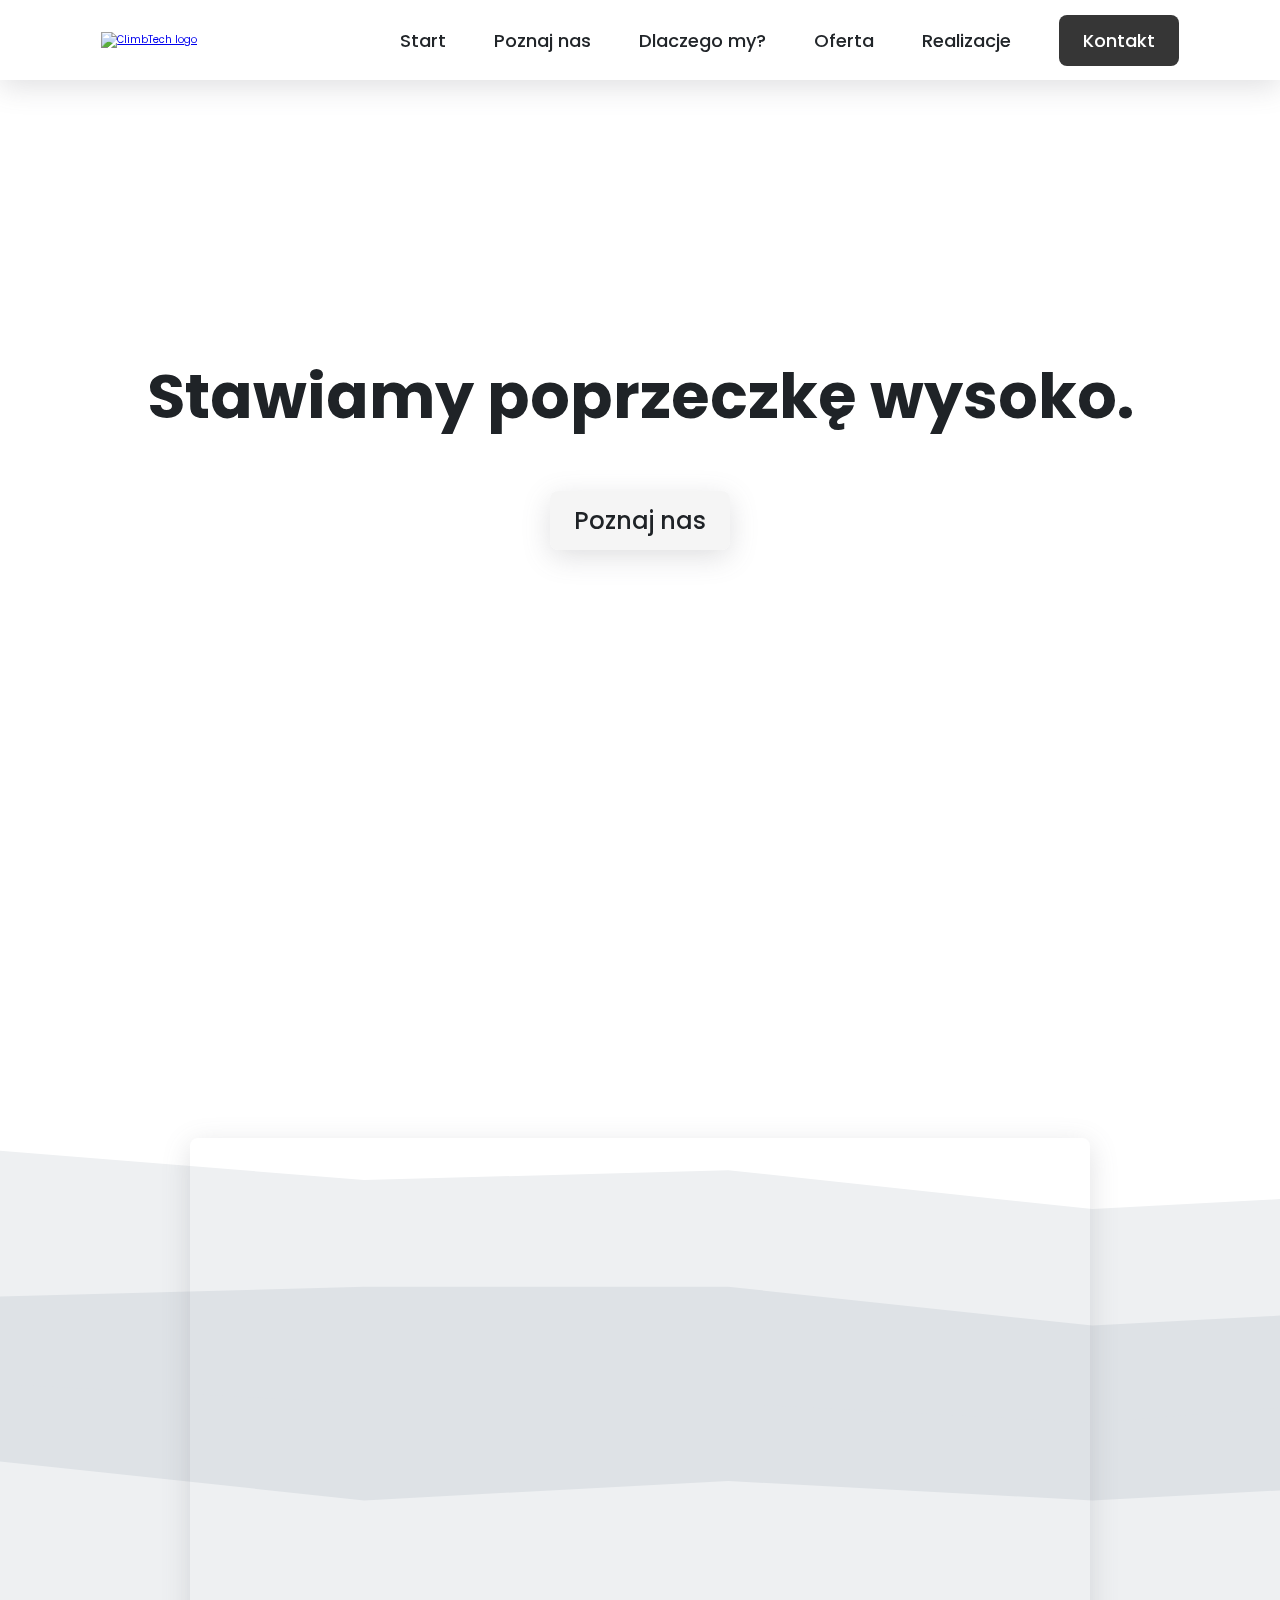
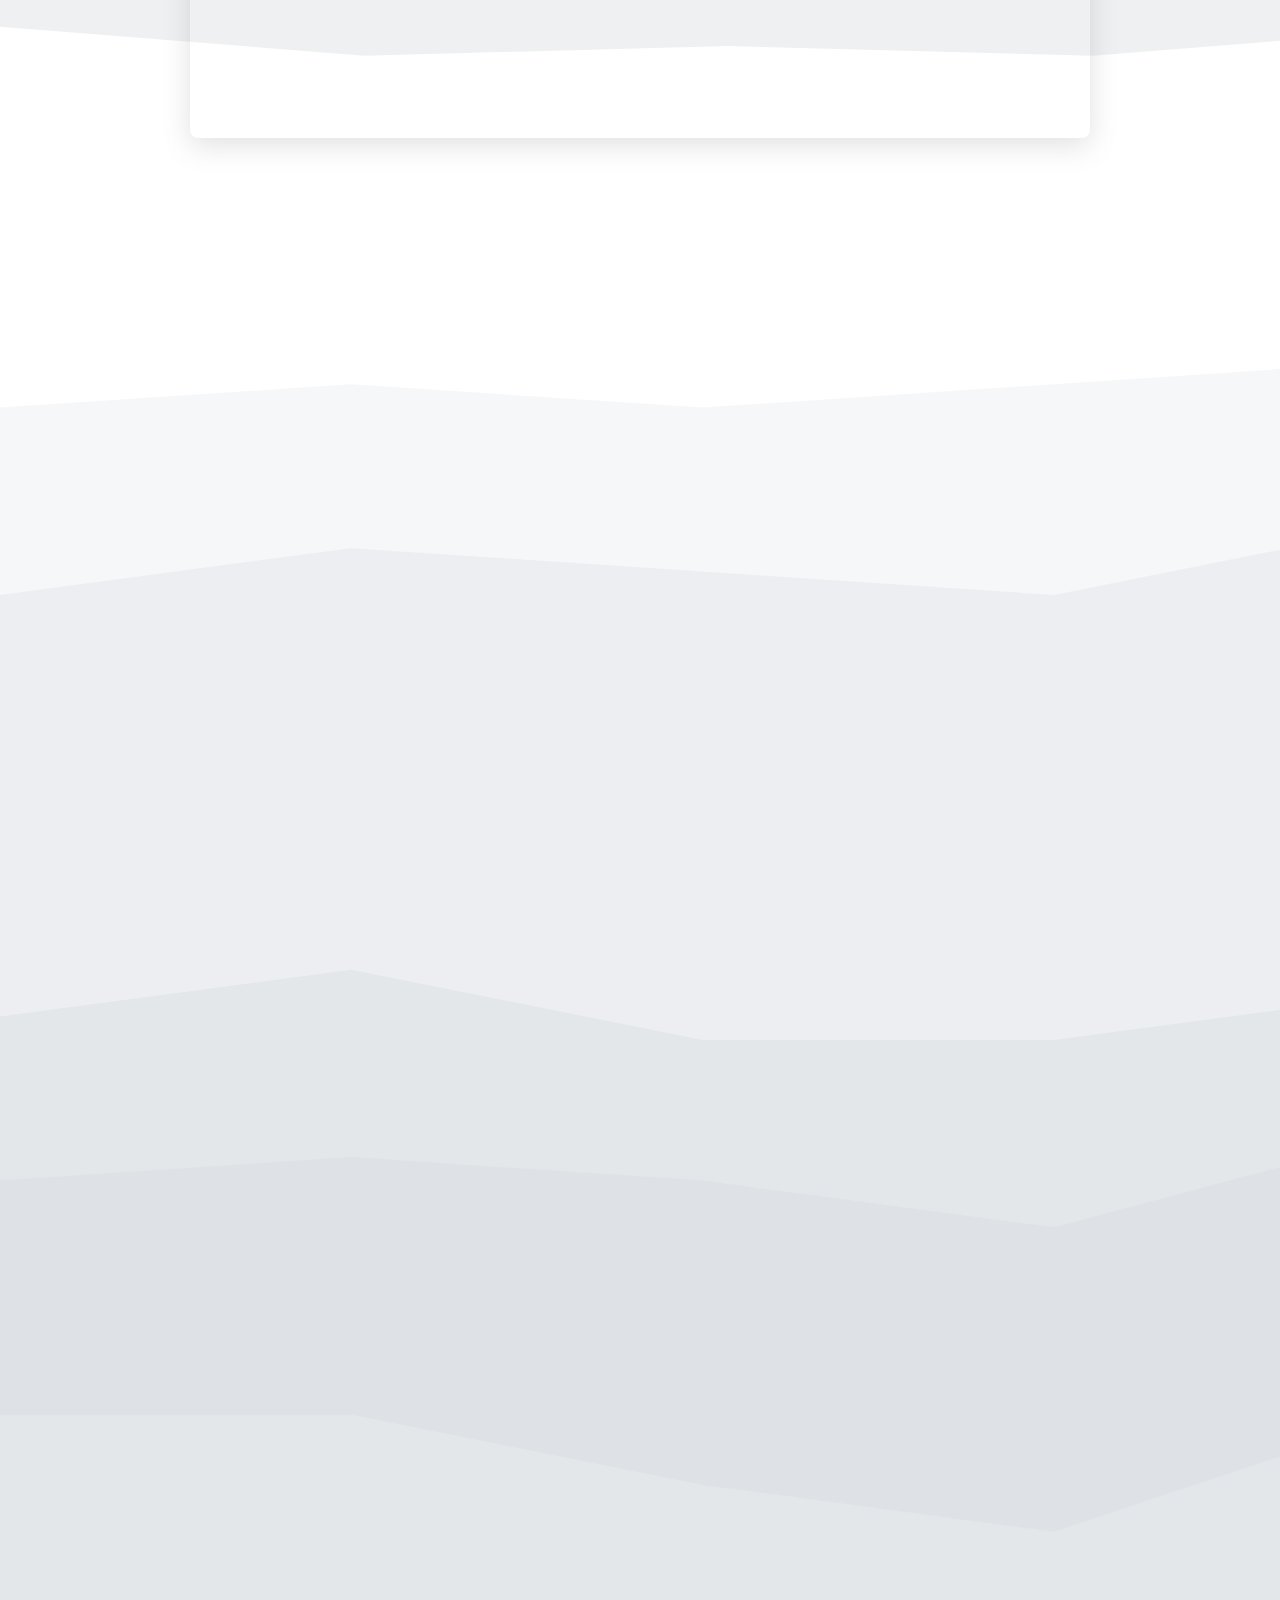
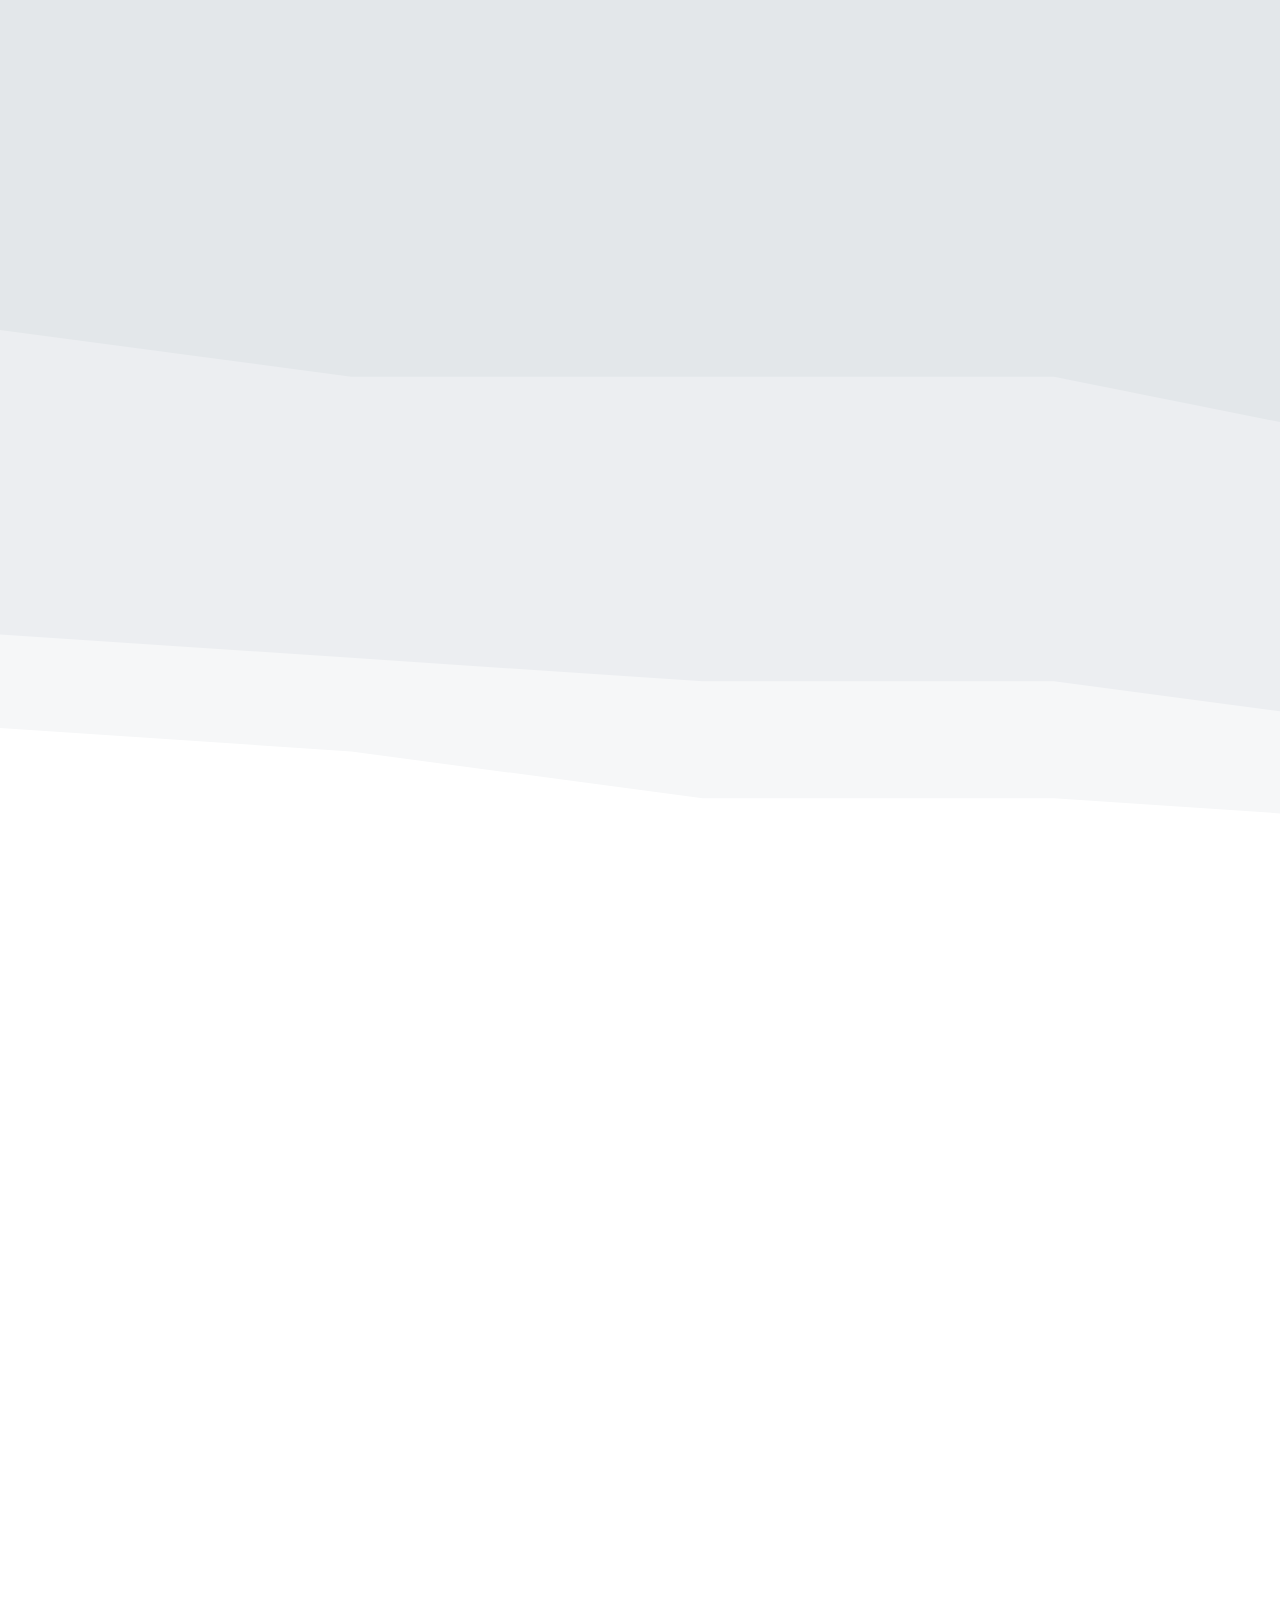
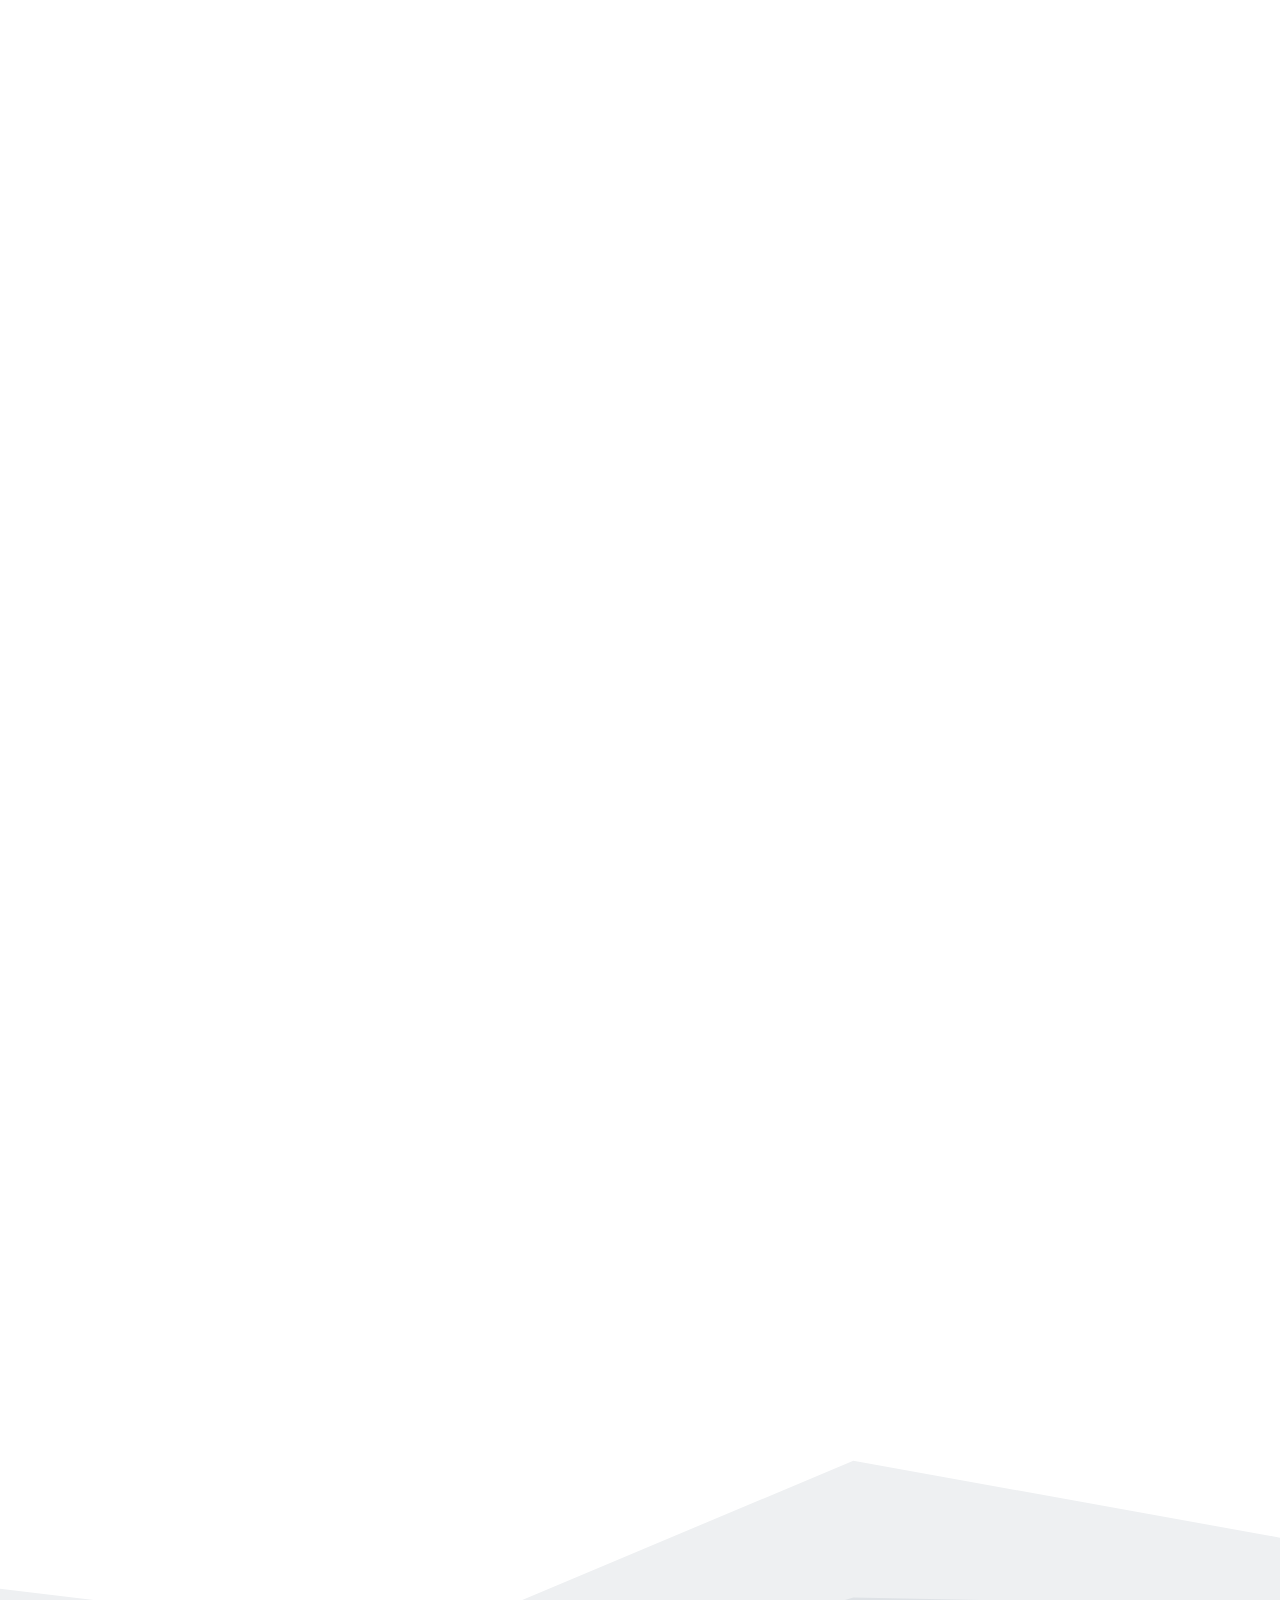
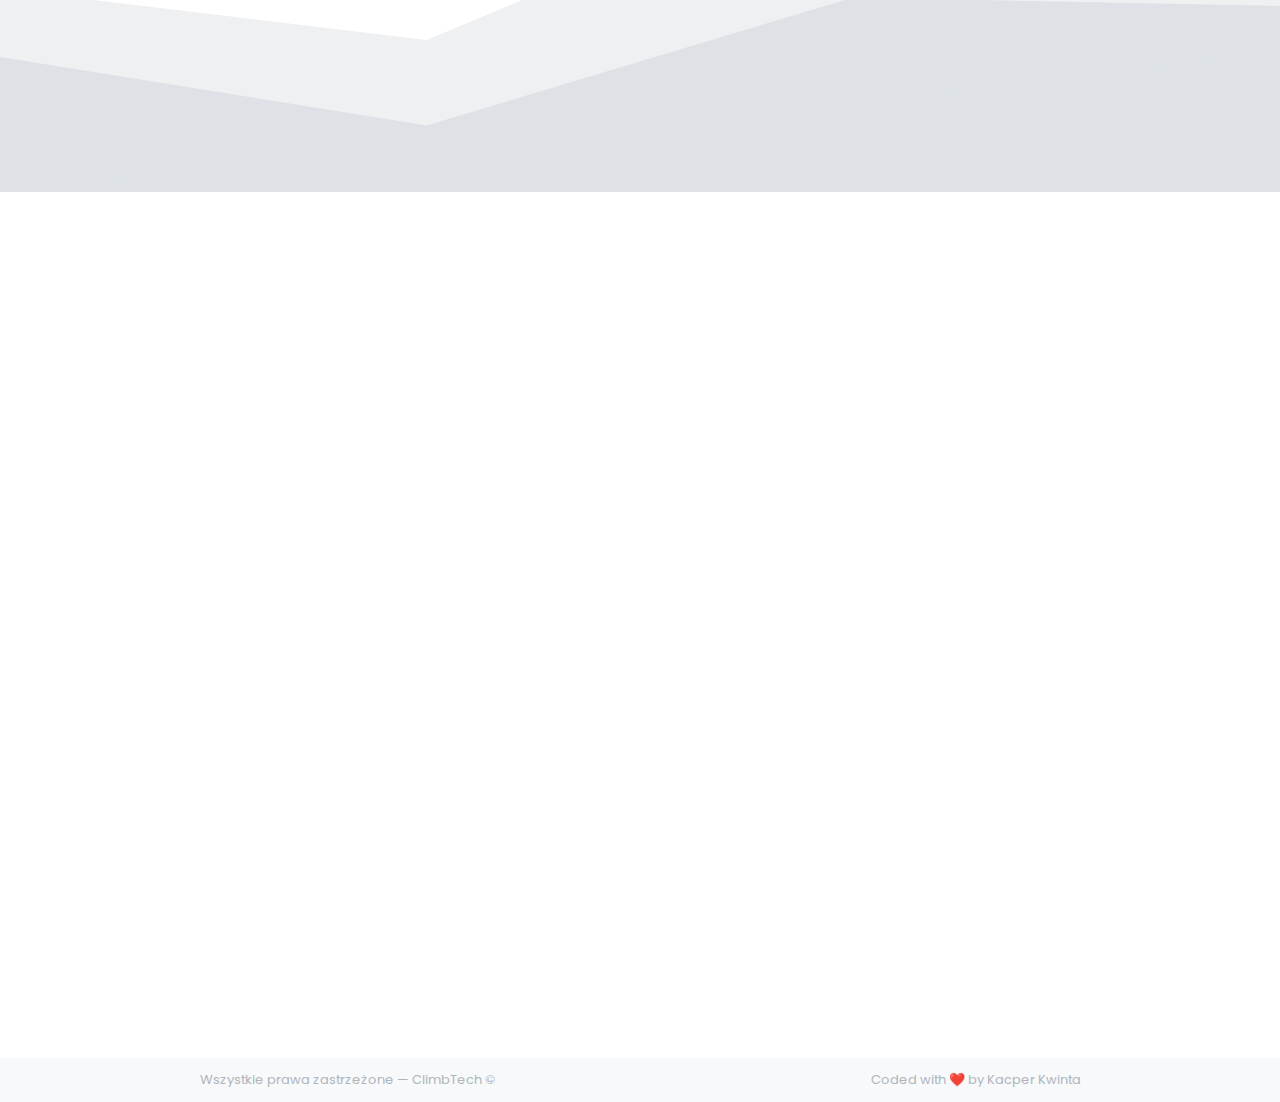
==== index.html @ 1b2468d8 "typo fix" ====
<!DOCTYPE html>
<html lang="pl">

  <head>
    <meta charset="UTF-8" />
    <meta http-equiv="X-UA-Compatible" content="IE=edge" />
    <meta name="viewport" content="width=device-width, initial-scale=1.0" />
    <link rel="icon" type="image/x-icon" href="img/favicon.png" />
    <meta name="theme-color" content="#fff" />

    <meta name="keywords"
      content="prace wysokościowe, alpinistyczne, czyszczenie przemysłowe, malowanie dachu, montaż na wysokości, mycie dachów, usługi alpinistyczne, certyfikowani pracownicy, atestowany sprzęt">

    <meta name="description"
      content="Firma ClimbTech specjalizuje się w pracach wysokościowych i alpinistycznych. Posiadamy wykwalifikowany zespół pracowników, którzy posiadają kursy, szkolenia i badania wysokościowe oraz pracują na atestowanym sprzęcie renomowanych marek. Nasza oferta obejmuje czyszczenie przemysłowe, malowanie dachu, montaż na wysokości, mycie dachów i elewacji, montaż siatek i kolców na ptaki oraz pozostałe prace alpinistyczne. Gwarantujemy najwyższą jakość usług i indywidualne podejście do każdego zlecenia. Skontaktuj się z nami i zleć nam swoje zadanie.">

    <title>ClimbTech &mdash; usługi alpinistyczne</title>
    <!-- GOOGLE FONTS -->
    <link href="https://fonts.googleapis.com/css2?family=Poppins:wght@400;500;700&display=swap" rel="stylesheet" />
    <!-- CSS -->
    <link rel="stylesheet" href="css/style.css" />
    <link rel="stylesheet" href="css/queries.css" />
    <!-- ICONS -->
    <script type="module" src="https://unpkg.com/ionicons@5.5.2/dist/ionicons/ionicons.esm.js"></script>
    <script nomodule src="https://unpkg.com/ionicons@5.5.2/dist/ionicons/ionicons.js"></script>
    <script defer src="https://unpkg.com/smoothscroll-polyfill@0.4.4/dist/smoothscroll.min.js"></script>


  </head>

  <body>
    <!-- ************************ -->
    <!--        NAVIGATION        -->
    <!-- ************************ -->
    <header class="header">
      <a href="#">
        <img src="img/logo.png" class="logo" alt="ClimbTech logo" />
      </a>

      <nav class="main-nav">
        <ul class="main-nav-list">
          <li><a class="main-nav-link" href="#">Start</a></li>
          <li><a class="main-nav-link" href="#poznaj-nas">Poznaj nas</a></li>
          <li><a class="main-nav-link" href="#dlaczego-my">Dlaczego my?</a></li>
          <li><a class="main-nav-link" href="#oferta">Oferta</a></li>
          <li><a class="main-nav-link" href="#realizacje">Realizacje</a></li>

          <li><a class="main-nav-link nav-cta" href="#kontakt">Kontakt</a></li>
        </ul>
      </nav>

      <button class="btn-mobile-nav">
        <ion-icon class="icon-mobile-nav" name="menu-outline"></ion-icon>
        <ion-icon class="icon-mobile-nav" name="close-outline"></ion-icon>
      </button>
    </header>

    <!-- ************************ -->
    <!--       HERO SECTION       -->
    <!-- ************************ -->
    <section class="section-hero">
      <div class="hero-text">
        <h1>Stawiamy poprzeczkę wysoko.</h1>
        <a href="#poznaj-nas">Poznaj nas</a>
      </div>
    </section>

    <!-- ************************ -->
    <!--      VIDEO SECTION       -->
    <!-- ************************ -->
    <section class="section-video" id="poznaj-nas">
      <div class="container flex">
        <div class="video-text">
          <span class="hidden">
            <p><ion-icon class="icon" name="construct-outline"></ion-icon></p>
            <h2 class="header-secondary">Zobacz jak pracujemy.</h2>
          </span>
        </div>

        <div class="video">
          <iframe class="yt-video" src="https://www.youtube.com/embed/Ori5Rfy2pAQ" title="YouTube video player"
            frameborder="0"
            allow="accelerometer; autoplay; clipboard-write; encrypted-media; gyroscope; picture-in-picture"
            allowfullscreen></iframe>
        </div>
      </div>
    </section>

    <!-- ************************ -->
    <!--     ABOUT US SECTION       -->
    <!-- ************************ -->
    <section class="section-about" id="dlaczego-my">
      <div class="container--big text-right">
        <span class="hidden">
          <p><ion-icon class="icon" name="person-outline"></ion-icon></p>
          <h2 class="header-secondary">Dlaczego my?</h2>
        </span>
      </div>

      <div class="container--big">
        <div class="hidden about-container grid grid--2-cols grid--h-center grid--v-center">
          <img class="about-img" src="img/about-us-img-1.webp" alt="" />

          <div class="about-text">
            <p>
              <ion-icon class="icon-small" name="stats-chart-outline"></ion-icon>
            </p>
            Świadczymy usługi alpinistyczne od lat na najwyższym poziomie. Wiele
            klientów nam zaufało. Duża ilość wykonanych zleceń pozwala nam
            wykonywać swoją pracę z bezkonkurencyjną jakością.
          </div>
        </div>

        <div class="hidden about-container about-container--reverse grid grid--2-cols grid--h-center grid--v-center">
          <img class="about-img" src="img/about-us-img-2.webp" alt="" />

          <div class="about-text">
            <p>
              <ion-icon class="icon-small" name="people-outline"></ion-icon>
            </p>
            Posiadamy niezbędne doświadczenie do podejmowania trudnych i
            nietypowych zadań. Nie boimy się wyzwań, żadne zlecenie nie jest w
            stanie nas zaskoczyć.
          </div>
        </div>

        <div class="hidden about-container grid grid--2-cols grid--h-center grid--v-center">
          <img class="about-img" src="img/about-us-img-3.webp" alt="" />

          <div class="about-text">
            <p>
              <ion-icon class="icon-small" name="rocket-outline"></ion-icon>
            </p>
            Stosujemy nowoczesne rozwiązania zapewniające zminimalizowanie
            kosztów zlecenia przy zachowaniu wszystkich norm bezpieczeństwa.
            Wszyscy nasi pracownicy posiadają kursy, szkolenia i badania
            wysokościowe, pracujemy tylko na atestowanym sprzęcie renomowanych
            marek.
          </div>
        </div>

        <div class="hidden about-container about-container--reverse grid grid--2-cols grid--h-center grid--v-center">
          <img class="about-img" src="img/about-us-img-4.webp" alt="" />

          <div class="about-text">
            <p>
              <ion-icon class="icon-small" name="shield-checkmark-outline"></ion-icon>
            </p>
            Jako firma posiadamy ubezpieczenie OC, współpracujemy z dużymi firmami dzięki temu nie boimy się podejmować
            nowych zleceń. Uważamy, że indywidualne podejście do każdego projektu połączone z kreatywnością to przepis
            na sukces!
          </div>
        </div>

      </div>
    </section>

    <!-- ************************ -->
    <!--      OFFER SECTION       -->
    <!-- ************************ -->
    <section class="section-offer" id="oferta">
      <div class="container">
        <span class="hidden text-center">
          <p><ion-icon class="icon" name="book-outline"></ion-icon></p>
          <h2 class="header-secondary">Oferta</h2>
        </span>
      </div>

      <div class="container--big grid grid--3-cols marg-top-b">
        <div class="offer-card hidden">
          <img class="offer-img" src="img/offer-img-1.webp" alt="" />
          <div class="offer-text">
            <p class="text-center">
              <ion-icon class="icon-small" name="water-outline"></ion-icon>
            </p>
            <p class="offer-title">Czyszczenie przemysłowe</p>
            <p class="offer-description">
              Posiadamy myjki gorąco wodne generujące
              <strong class="fw-500">ciśnienie 500 bar</strong> co pozwala nam na
              czyszczenie np. betonu, szalunków, maszyn, konstrukcji stalowych,
              taśmociągów, silosów, zbiorników. Dodatkowo oferujemy odkurzanie
              konstrukcji i czyszczenie przemysłowe na zamówienie
              <strong class="fw-500">również w segmencie spożywczym</strong>.
            </p>
          </div>
        </div>

        <div class="offer-card hidden">
          <img class="offer-img" src="img/offer-img-2.webp" alt="" />
          <div class="offer-text">
            <p class="text-center">
              <ion-icon class="icon-small" name="build-outline"></ion-icon>
            </p>
            <p class="offer-title">Montaż na wysokości</p>
            <p class="offer-description">
              Oferujemy demontaż i montaż konstrukcji stalowych wraz z usługą
              <strong class="fw-500">spawania na wysokości przez certyfikowanych spawaczy z
                doświadczeniem</strong>. Posiadamy umiejętności w skomplikowanym transporcie elementów z
              wykorzystaniem technik linowych.
            </p>
          </div>
        </div>

        <div class="offer-card hidden">
          <img class="offer-img" src="img/offer-img-3.webp" alt="" />
          <div class="offer-text">
            <p class="text-center">
              <ion-icon class="icon-small" name="paw-outline"></ion-icon>
            </p>
            <p class="offer-title">Montaż siatek</p>
            <p class="offer-description">
              Jeśli <strong class="fw-500">boisz się o swojego pupila</strong> lub <strong class="fw-500">masz problem z
                ptactwem</strong> na
              swoim balkonie czy też podwórzu to jak najbardziej Ci pomożemy!
              Mamy w ofercie <strong class="fw-500">różne rodzaje siatek i kolców</strong> co w połączeniu z
              profesjonalnym montażem zapewni skuteczną ochronę.
            </p>
          </div>
        </div>

        <div class="offer-card hidden">
          <img class="offer-img" src="img/offer-img-4.webp" alt="" />
          <div class="offer-text">
            <p class="text-center">
              <ion-icon class="icon-small" name="brush-outline"></ion-icon>
            </p>
            <p class="offer-title">Malowanie dachu</p>
            <p class="offer-description">
              Malujemy natryskowo każdy rodzaj dachu z udzieleniem
              <strong class="fw-500">gwarancji do 5 lat</strong>. Dobieramy
              odpowiednią farbę do rodzaju podłoża.
              <strong class="fw-500">Myjemy, odtłuszczamy i malujemy 2 razy.</strong>
              Twój dach będzie jak nowy!
            </p>
          </div>
        </div>

        <div class="offer-card hidden">
          <img class="offer-img" src="img/offer-img-5.webp" alt="" />
          <div class="offer-text">
            <p class="text-center">
              <ion-icon class="icon-small" name="sparkles-outline"></ion-icon>
            </p>
            <p class="offer-title">Mycie dachów i elewacji</p>
            <p class="offer-description">
              Zastosowanie <strong class="fw-500">gorącej wody oraz dobór odpowiedniej chemii</strong> daje nam
              możliwość przywrócenia dawnego blasku elewacji lub dachu. Posiadamy doświadczenie w <strong
                class="fw-500">kompleksowym chemicznym czyszczeniu cegły i kamienia</strong>.
            </p>
          </div>
        </div>

        <div class="offer-card hidden">
          <img class="offer-img" src="img/offer-img-6.webp" alt="" />
          <div class="offer-text">
            <p class="text-center">
              <ion-icon class="icon-small" name="settings-outline"></ion-icon>
            </p>
            <p class="offer-title">Pozostałe prace</p>
            <p class="offer-description">
              Świadczymy <strong class="fw-500">szeroką gamę nietypowych usług alpinistycznych</strong> m.in. wciąganie
              ciężkich elementów wraz z <strong class="fw-500">zaprojektowaniem i wykonaniem całego systemu
                wciągającego</strong>, usuwanie nawisów lodowych z chłodni, pomiary ultradźwiękowe, przeglądy techniczne
              kominów itp.
            </p>
          </div>
        </div>
    </section>

    <!-- ************************ -->
    <!--   REALIZATIONS SECTION   -->
    <!-- ************************ -->
    <section class="section-realizations" id="realizacje">

      <div class="container hidden text-right">
        <p><ion-icon class="icon" name="hammer-outline"></ion-icon></p>
        <h2 class="header-secondary">Nasze realizacje</h2>
      </div>

      <div class="container marg-top-b hidden">
        <div class="slider">
          <img src="img/slider1.webp" alt="Slide 1">
          <img src="img/slider2.webp" alt="Slide 2">
          <img src="img/slider3.webp" alt="Slide 3">
          <img src="img/slider4.webp" alt="Slide 4">
          <img src="img/slider5.webp" alt="Slide 5">
          <img src="img/slider6.webp" alt="Slide 6">

          <button class="prev"><ion-icon name="arrow-back-outline"></ion-icon></button>
          <button class="next"><ion-icon name="arrow-forward-outline"></ion-icon></button>
        </div>
      </div>

      <div class="container hidden text-center">
        <p class="realizations-p">Zobacz pełną listę naszych realizacji i przekonaj się dlaczego warto z nami współpracować!</p>
       <a class="realizations-link" href="realizacje.html">Zobacz więcej</a>
      </div>

    </section>

    <!-- ************************ -->
    <!--     CONTACT SECTION      -->
    <!-- ************************ -->
    <section class="section-contact" id="kontakt">
      <div class="container hidden">
        <p><ion-icon class="icon" name="call-outline"></ion-icon></p>
        <h2 class="header-secondary">Bądźmy w kontakcie</h2>
      </div>

      <div class="container hidden grid grid--2-cols grid--v-center marg-top-b">
        <div class="contact-text">
          <p class="marg-btm-s">Wykonujemy usługi alpinistyczne na terenie całej Polski, głównie na terenie Śląska i
            Małopolski.</p>
          <p>
            Chętnie zajmiemy się twoim zleceniem. Zadzwoń do nas lub wyślij
            wiadomość a my za darmo wycenimy zlecenie i zajmiemy się resztą!
          </p>
          <p class="contact-phone">
            <ion-icon class="icon-small" name="phone-portrait-outline"></ion-icon>
            <a href="tel:+48530657886" class="contact-link">
              +48 530 657 886
            </a>
          </p>
          <p class="contact-email">
            <ion-icon class="icon-small" name="mail-outline"></ion-icon>
            <a href="mailto:info@climbtech.eu" class="contact-link">
              info@climbtech.eu
            </a>
          </p>
        </div>

        <img class="contact-img" src="img/contact-img.webp" alt="" />
      </div>
    </section>

    <footer>
      <p>
        Wszystkie prawa zastrzeżone &mdash; ClimbTech
        <span class="year"></span> &copy;
      </p>

      <p>
        Coded with ❤️ by
        <a href="https://github.com/kacperkwinta" class="author-link">Kacper Kwinta</a>
      </p>
    </footer>

    <script defer src="js/general.js"></script>
    <script defer src="js/slider.js"></script>
  </body>

</html>
---- css/style.css ----
/* 

- FONT SIZE SYSTEM (px) 10 / 12 / 14 / 16 / 18 / 20 / 24 / 30 / 36 / 44 / 52 / 62 / 74 / 86 / 98 

- SPACING SYSTEM (px) 2 / 4 / 8 / 12 / 16 / 24 / 32 / 48 / 64 / 80 / 96 / 128 


*/

/*******************************/
/*      GENERAL STYLES         */
/*******************************/
* {
  padding: 0;
  margin: 0;
  box-sizing: border-box;
}

html {
  font-size: 62.5%;
  font-family: "Poppins", sans-serif;
  scroll-behavior: smooth;
  /* scroll-padding-top: 8rem; */
}

body {
  margin: 0;
  padding: 0;
  color: #212529;
  scroll-padding-top: 6rem;
}

/*******************************/
/*           REUSABLE          */
/*******************************/
.container {
  max-width: 120rem;
  margin: 0 auto;
  padding: 0 3.2rem;
}

.container--big {
  max-width: 140rem;
  margin: 0 auto;
  padding: 0 4.8rem;
}

.flex {
  display: flex;
  gap: 4.8rem;
}

.grid {
  display: grid;
  gap: 4.8rem;
}

.grid--1-col {
  grid-template-columns: 1fr;
}

.grid--2-cols {
  grid-template-columns: 1fr 1fr;
}

.grid--3-cols {
  grid-template-columns: 1fr 1fr 1fr;
}

.grid--v-center {
  align-items: center;
}

.grid--h-center {
  justify-items: center;
}

.header-secondary {
  font-size: 5.2rem;
}

.icon {
  padding: 2.4rem;
  border-radius: 50%;
  background-color: #ced4da;
  color: #212529;
  height: 4.8rem;
  width: 4.8rem;
  margin-bottom: 1.2rem;
}

.icon-small {
  padding: 1.2rem;
  border-radius: 50%;
  background-color: #ced4da;
  color: #212529;
  height: 3.2rem;
  width: 3.2rem;
  margin-bottom: 1.2rem;
}

.text-right {
  text-align: right;
}

.text-center {
  text-align: center;
}

.marg-top-b {
  margin-top: 6.4rem;
}

.fw-500 {
  font-weight: 500;
}

/*******************************/
/*            HEADER           */
/*******************************/
.header {
  position: fixed;
  top: 0;
  left: 0;
  right: 0;
  height: 8rem;
  width: 100%;
  z-index: 1;
  box-shadow: rgba(100, 100, 111, 0.2) 0px 7px 29px 0px;

  display: flex;
  justify-content: space-around;
  align-items: center;
  background-color: rgba(255, 255, 255, 0.8);

  animation: slideDown 1.5s cubic-bezier(0.25, 1, 0.5, 1);
}

.logo {
  height: 6rem;
}

.main-nav-list {
  list-style: none;
  display: flex;
  justify-content: center;
  align-items: center;
  gap: 4.8rem;
}

.main-nav-link:link,
.main-nav-link:visited {
  display: inline-block;
  text-decoration: none;
  color: #212529;
  font-weight: 500;
  font-size: 1.8rem;
  transition: all 0.3s;
}

.main-nav-link:active,
.main-nav-link:hover {
  color: #495057;
}

.main-nav-link.nav-cta:link,
.main-nav-link.nav-cta:visited {
  display: inline-block;
  padding: 1.2rem 2.4rem;
  border-radius: 8px;
  color: #ffffff;
  background-color: #363636;
}

.main-nav-link.nav-cta:hover,
.main-nav-link.nav-cta:active {
  background-color: #495057;
}

/******************/
/*     MOBILE     */
/******************/
.btn-mobile-nav {
  border: none;
  background-color: none;
  cursor: pointer;

  display: none;
}

.icon-mobile-nav {
  height: 4.8em;
  width: 4.8rem;
  color: #212529;
}

.icon-mobile-nav[name="close-outline"] {
  display: none;
}

/*******************************/
/*        HERO SECTION         */
/*******************************/
.section-hero {
  height: 100vh;
  background-image: url(../img/hero-bg.webp);
  background-repeat: no-repeat no-repeat;
  background-position-y: 70%;
  background-size: cover;
  filter: brightness(0.95);

  display: flex;
  justify-content: center;
  align-items: center;
  text-align: center;
}

.hero-text {
  padding: 0 2.4rem;
}

.hero-text h1 {
  margin-top: 0;
  color: #212529;
  font-size: 6.2rem;
  animation: slideDown 1.5s cubic-bezier(0.25, 1, 0.5, 1);
}

.hero-text a:link,
.hero-text a:visited {
  display: inline-block;
  margin-top: 4.8rem;
  padding: 1.2rem 2.4rem;
  font-size: 2.4rem;
  border-radius: 8px;
  text-decoration: none;
  font-weight: 500;
  background-color: rgba(255, 255, 255, 0.8);
  box-shadow: rgba(100, 100, 111, 0.2) 0px 7px 29px 0px;
  color: #212529;
  transition: all 0.3s cubic-bezier(0.25, 1, 0.5, 1);
  animation: showUp, slideDown 1.2s;
}

.hero-text a:active,
.hero-text a:hover {
  transform: scale(1.1);
}

/* HEADER, BUTTON ANIUMATION */
@keyframes slideDown {
  0% {
    transform: translate(0, -100px);
    opacity: 0;
  }
  100% {
    transform: translate(0, 0);
    opacity: 1;
  }
}

@keyframes showUp {
  0% {
    opacity: 0;
  }

  100% {
    opacity: 1;
  }
}

/*******************************/
/*       VIDEO SECTION         */
/*******************************/
.section-video {
  padding: 9.6rem 0 12.8rem 0;
  background-image: url(../img/section-video-bg.svg);
  background-repeat: no-repeat no-repeat;
  background-size: cover;
}

.section-video .container {
  flex-direction: column;
  align-items: center;
}

.yt-video {
  border-radius: 8px;
  height: 60rem;
  width: 90rem;
  box-shadow: rgba(100, 100, 111, 0.2) 0px 7px 29px 0px;
}

.video-text {
  display: flex;
  align-items: center;
  text-align: center;
}

/*******************************/
/*      SECTION ABOUT US       */
/*******************************/
.section-about {
  padding: 9.6rem 0;
  background-image: url(../img/section-about-us-bg.svg);
  background-size: cover;
}

.section-about .container--big:nth-child(1) {
  margin-bottom: 6.4rem;
}

.about-container:not(:last-child) {
  margin-bottom: 9.6rem;
}

.about-container--reverse .about-text {
  grid-row: 1;
}

.about-img {
  display: block;
  width: 75%;
  border-radius: 8px;
  box-shadow: rgba(100, 100, 111, 0.2) 0px 7px 29px 0px;
}

.about-text {
  font-size: 2.4rem;
  line-height: 1.7;
}

/*******************************/
/*       SECTION OFFER         */
/*******************************/
.section-offer {
  padding: 9.6rem 0;
}

.offer-card {
  border-radius: 8px;
  overflow: hidden;
  box-shadow: rgba(100, 100, 111, 0.2) 0px 7px 29px 0px;
  position: relative;
  transition: all 0.1s ease;
}

.offer-card:hover {
  transform: translateY(-1rem);
  box-shadow: rgba(100, 100, 111, 0.2) 0px 14px 48px 0px;
}

.offer-img {
  display: block;
  width: 100%;
}

.offer-text {
  padding: 2.4rem;
}

.offer-title {
  font-weight: 500;
  font-size: 2.4rem;
  text-align: center;
  margin-bottom: 2.4rem;
}

.offer-description {
  text-align: center;
  font-size: 1.8rem;
  line-height: 1.7;
}

/*******************************/
/*     SECTION REALIZATIONS    */
/*******************************/
.section-realizations {
  padding: 9.6rem 0;
  background-image: url(../img/stacked-peaks-haikei.svg);
  background-size: cover;
  background-repeat: no-repeat no-repeat;
}

.realization-box {
  max-width: 450px;
  text-align: center;
}

.realization-heading {
  font-size: 3rem;
  margin-bottom: 1.2rem;
}

.realization-img {
  display: block;
  width: 100%;
  border-radius: 8px;
  margin-bottom: 2.4rem;
  box-shadow: rgba(100, 100, 111, 0.2) 0px 7px 29px 0px;
}

.realization-btn {
  font-family: inherit;
  font-size: 2rem;
  padding: 1.2rem 2.4rem;
  border-radius: 8px;
  border: none;
  color: #ffffff;
  background-color: #363636;
  cursor: pointer;
  transition: all 0.2s ease;
}

.realization-btn:hover {
  background-color: #495057;
}

/* -------------------------- */
/* CLASSES TO MAKE MODAL WORK */
.modal {
  position: fixed;
  top: 50%;
  left: 50%;
  transform: translate(-50%, -50%);
  max-width: 75vw;
  max-height: 75vh;
  overflow-y: auto;

  background-color: white;
  padding: 6rem;
  border-radius: 8px;
  box-shadow: rgba(0, 0, 0, 0.35) 0px 5px 15px;
  z-index: 10;

  animation: showModal 0.3s ease;
}

.close-modal {
  position: absolute;
  top: 1.2rem;
  right: 1.2rem;
  font-size: 5rem;
  color: #333;
  cursor: pointer;
  transition: all 0.3s ease;

  border: none;
  height: 4.8rem;
  width: 4.8rem;
  border-radius: 50%;
  background-color: #e9ecef;

  display: flex;
  align-items: center;
  justify-content: center;
}

.close-modal:hover,
.close-modal:active {
  background-color: #ced4da;
}

.overlay {
  position: fixed;
  top: 0;
  left: 0;
  width: 100%;
  height: 100%;
  background-color: rgba(0, 0, 0, 0.6);
  backdrop-filter: blur(2px);
  z-index: 5;
}

.hidden-modal {
  display: none;
}

.modal-heading {
  font-size: 2.4rem;
  margin: 4.8rem 0 2.4rem 0;
}

.modal-p {
  font-size: 1.8rem;
  margin-bottom: 1.2rem;
  line-height: 1.5;
}

.modal-img {
  display: block;
  width: 100%;
  border-radius: 8px;
  margin: 2.4rem 0;
}

/*** MODAL ANIMATION ***/
@keyframes showModal {
  0% {
    opacity: 0;
    filter: blur(5px);
  }
  100% {
    opacity: 1;
    filter: blur(0px);
  }
}

/*******************************/
/*      SECTION CONTACT        */
/*******************************/
.section-contact {
  padding: 9.6rem 0;
}

.section-contact .icon-small {
  margin-bottom: 0;
}

.section-contact .container:nth-child(2) {
  background-color: #f1f3f5;
  padding: 4.8rem;
  border-radius: 8px;
}

.contact-text {
  font-size: 2.4rem;
  line-height: 1.5;
}

.contact-phone {
  margin: 4.8rem 0;

  display: flex;
  align-items: center;
  gap: 2.4rem;
}

.contact-email {
  display: flex;
  align-items: center;
  gap: 2.4rem;
}

.contact-link:link,
.contact-link:visited {
  color: #212529;
  font-weight: 500;
  transition: all 0.3s;
}

.contact-link:hover,
.contact-link:active {
  text-decoration: none;
}

.contact-img {
  display: block;
  width: 100%;
  border-radius: 8px;
  box-shadow: rgba(100, 100, 111, 0.2) 0px 7px 29px 0px;
}

/*******************************/
/*           FOOTER            */
/*******************************/
footer {
  background-color: #f8f9fa;
  color: #adb5bd;
  font-size: 1.3rem;
  text-align: center;
  padding: 1.2rem;

  display: flex;
  justify-content: space-around;
}

.author-link:link,
.author-link:visited {
  text-decoration: none;
  color: #adb5bd;
  transition: all 0.3s ease;
}

.author-link:hover,
.author-link:active {
  text-decoration: none;
  color: #212529;
}

/*******************************/
/*        ANIMATIONS           */
/*******************************/
.hidden {
  opacity: 0;
  transform: translateY(-0.5rem);
  transition: all 1s;
}

.show {
  transform: translateY(0);
  opacity: 1;
}

@media (prefers-reduced-motion) {
  .hidden {
    transition: none;
  }
}
---- css/queries.css ----
/**************************/
/* BELOW 1100PX (Laptops) */
/**************************/
@media (max-width: 69em) {
  /******************/
  /*    NAVIGATION  */
  /******************/
  .header {
    height: 6rem;
  }

  .btn-mobile-nav {
    display: block;
    z-index: 9999;
    background-color: transparent;
  }

  .icon-mobile-nav {
    width: 4.8rem;
    height: 4.8rem;
    color: #333;
  }

  .main-nav {
    background-color: rgba(255, 255, 255, 0.9);
    -webkit-backdrop-filter: blur(10px);
    backdrop-filter: blur(5px);
    position: absolute;
    top: 0;
    left: 0;
    width: 100%;
    height: 100vh;
    transform: translateX(100%);

    display: flex;
    justify-content: center;
    align-items: center;

    /* animation from this site --> https://easings.net/#easeInOutQuint */
    transition: all 0.5s cubic-bezier(0.83, 0, 0.17, 1);

    /* Hide navigation */
    /* Allows NO transitions at all! */
    /* display: none; */

    /* 1) Hide it visually */
    opacity: 0;

    /* 2) Make it unaccessible to mouse and keyboard */
    pointer-events: none;

    /* 3) Hide it from screen readers */
    visibility: hidden;
  }

  .nav-open .main-nav {
    opacity: 1;
    pointer-events: auto;
    visibility: visible;
    transform: translateX(0%);
  }
  .nav-open .icon-mobile-nav[name="menu-outline"] {
    display: none;
  }

  .nav-open .icon-mobile-nav[name="close-outline"] {
    display: block;
  }

  .main-nav-list {
    flex-direction: column;
    justify-content: center;
    gap: 4.8rem;
  }

  .main-nav-link:link,
  .main-nav-link:visited {
    font-size: 2rem;
  }

  /******************/
  /*  HERO SECTION  */
  /******************/
  .hero-text h1 {
    font-size: 5.2rem;
  }

  /******************/
  /* VIDEO SECTION  */
  /******************/
  .yt-video {
    height: 40rem;
    width: 80rem;
  }

  /************************/
  /* REALIZATIONS SECTION */
  /************************/
  .modal {
    width: 100vw;
    height: 100vh;
    overflow-y: auto;
    padding: 3rem;
  }

  /*******************/
  /* CONTACT SECTION */
  /*******************/
  .section-contact .container {
    grid-template-columns: 1fr;
    max-width: 70rem;
  }

  .contact-img {
    grid-row: 1;
    width: 100%;
  }
}

/*******************************/
/*     BELOW 944px (Tablets)   */
/*******************************/
@media (max-width: 59em) {
  /*****************/
  /* HERO SECTION  */
  /*****************/
  .hero-text h1 {
    font-size: 4.4rem;
  }

  /*****************/
  /*    REUSABLE   */
  /*****************/
  .header-secondary {
    font-size: 3.6rem;
  }

  .icon {
    padding: 2rem;
    border-radius: 50%;
    background-color: #ced4da;
    color: #212529;
    height: 3.2rem;
    width: 3.2rem;
    margin-bottom: 1.2rem;
  }

  /***********************/
  /*   VIDEO SECTION     */
  /***********************/
  .section-video {
    padding: 4.8rem 0;
  }

  /***********************/
  /*  SECTION ABOUT US   */
  /***********************/
  .about-container {
    grid-template-columns: 1fr;
    padding: 4.8rem;
  }

  .about-img {
    width: 70%;
  }

  /* centering title of the section */
  .container--big .hidden {
    text-align: center;
  }

  .about-container--reverse .about-text {
    grid-row: 2;
  }

  /*****************/
  /* OFFER SECTION */
  /*****************/
  .section-offer .container--big {
    grid-template-columns: 1fr 1fr;
  }
}

/*******************************/
/*     BELOW 900px (Tablets)   */
/*******************************/
@media (max-width: 60em) {
  /***********************/
  /*   VIDEO SECTION     */
  /***********************/
  .yt-video {
    width: 60rem;
  }
}

/*******************************/
/*     BELOW 800px (Tablets)   */
/*******************************/
@media (max-width: 50em) {
  /*****************/
  /* OFFER SECTION */
  /*****************/
  .section-offer .container--big {
    grid-template-columns: 1fr;
    padding: 0 12.4rem;
  }

  /************************/
  /* REALIZATIONS SECTION */
  /************************/
  .section-realizations .container--big {
    grid-template-columns: 1fr;
  }
}

/*************************************/
/*     BELOW 600px (Small Tablets)   */
/*************************************/
@media (max-width: 37.5em) {
  /*****************/
  /* HERO SECTION  */
  /*****************/
  .hero-text h1 {
    font-size: 3.6rem;
  }

  .hero-text a:link,
  .hero-text a:visited {
    font-size: 2rem;
  }

  /***********************/
  /*       REUSABLE      */
  /***********************/
  .header-secondary {
    font-size: 3rem;
  }
  /***********************/
  /*   VIDEO SECTION     */
  /***********************/
  .yt-video {
    width: 40rem;
    height: 30rem;
  }

  /***********************/
  /*  SECTION ABOUT US   */
  /***********************/
  .about-container {
    padding: 2.4rem;
  }

  .about-img {
    width: 80%;
  }

  .about-text {
    font-size: 1.8rem;
  }

  /*****************/
  /* OFFER SECTION */
  /*****************/
  .section-offer {
    padding: 0 3.2rem;
  }

  .section-offer .container--big {
    grid-template-columns: 1fr;
    padding: 0 4.8rem;
  }

  /************************/
  /* REALIZATIONS SECTION */
  /************************/
  .modal {
    min-width: 95%;
    min-height: 95vh;
    overflow-y: auto;
    padding: 2.4rem;
  }

  /*******************/
  /* CONTACT SECTION */
  /*******************/
  .contact-text {
    font-size: 2rem;
    line-height: 1.5;
  }

  /**********/
  /* FOOTER */
  /**********/
  footer {
    flex-direction: column;
    gap: 2.4rem;
  }
}

/*************************************/
/*   BELOW 510px (Big Smartphones)   */
/*************************************/
@media (max-width: 34em) {
  /***********************/
  /*  SECTION ABOUT US   */
  /***********************/
  .about-img {
    width: 100%;
  }

  /***********************/
  /*    HERO SECTION     */
  /***********************/
  .section-hero {
    background-position-x: 60%;
  }

  /***********************/
  /*  SECTION ABOUT US   */
  /***********************/
  .section-about .container--big {
    padding: 0 2.4rem;
  }

  .about-img {
    width: 100%;
  }

  /*****************/
  /* OFFER SECTION */
  /*****************/
  .section-offer .container--big {
    padding: 0 4.8rem;
  }

  .section-offer {
    padding: 0;
  }
}

/***********************************/
/*     BELOW 400px (Smartphones)   */
/***********************************/
@media (max-width: 25em) {
  .hero-text a:link,
  .hero-text a:visited {
    font-size: 1.8rem;
  }

  /***********************/
  /*   VIDEO SECTION     */
  /***********************/
  .yt-video {
    width: 30rem;
    height: 20rem;
  }

  /***********************/
  /*  SECTION ABOUT US   */
  /***********************/
  .section-about .container--big {
    padding: 0 2.4rem;
  }

  .about-container {
    padding: 0;
  }

  .about-img {
    width: 100%;
  }

  /*****************/
  /* OFFER SECTION */
  /*****************/
  .section-offer .container--big {
    padding: 0 2.4rem;
  }

  .section-offer {
    padding: 0;
  }

  /*******************/
  /* CONTACT SECTION */
  /*******************/
  .section-contact .container:nth-child(2) {
    padding: 3.2rem;
  }
}
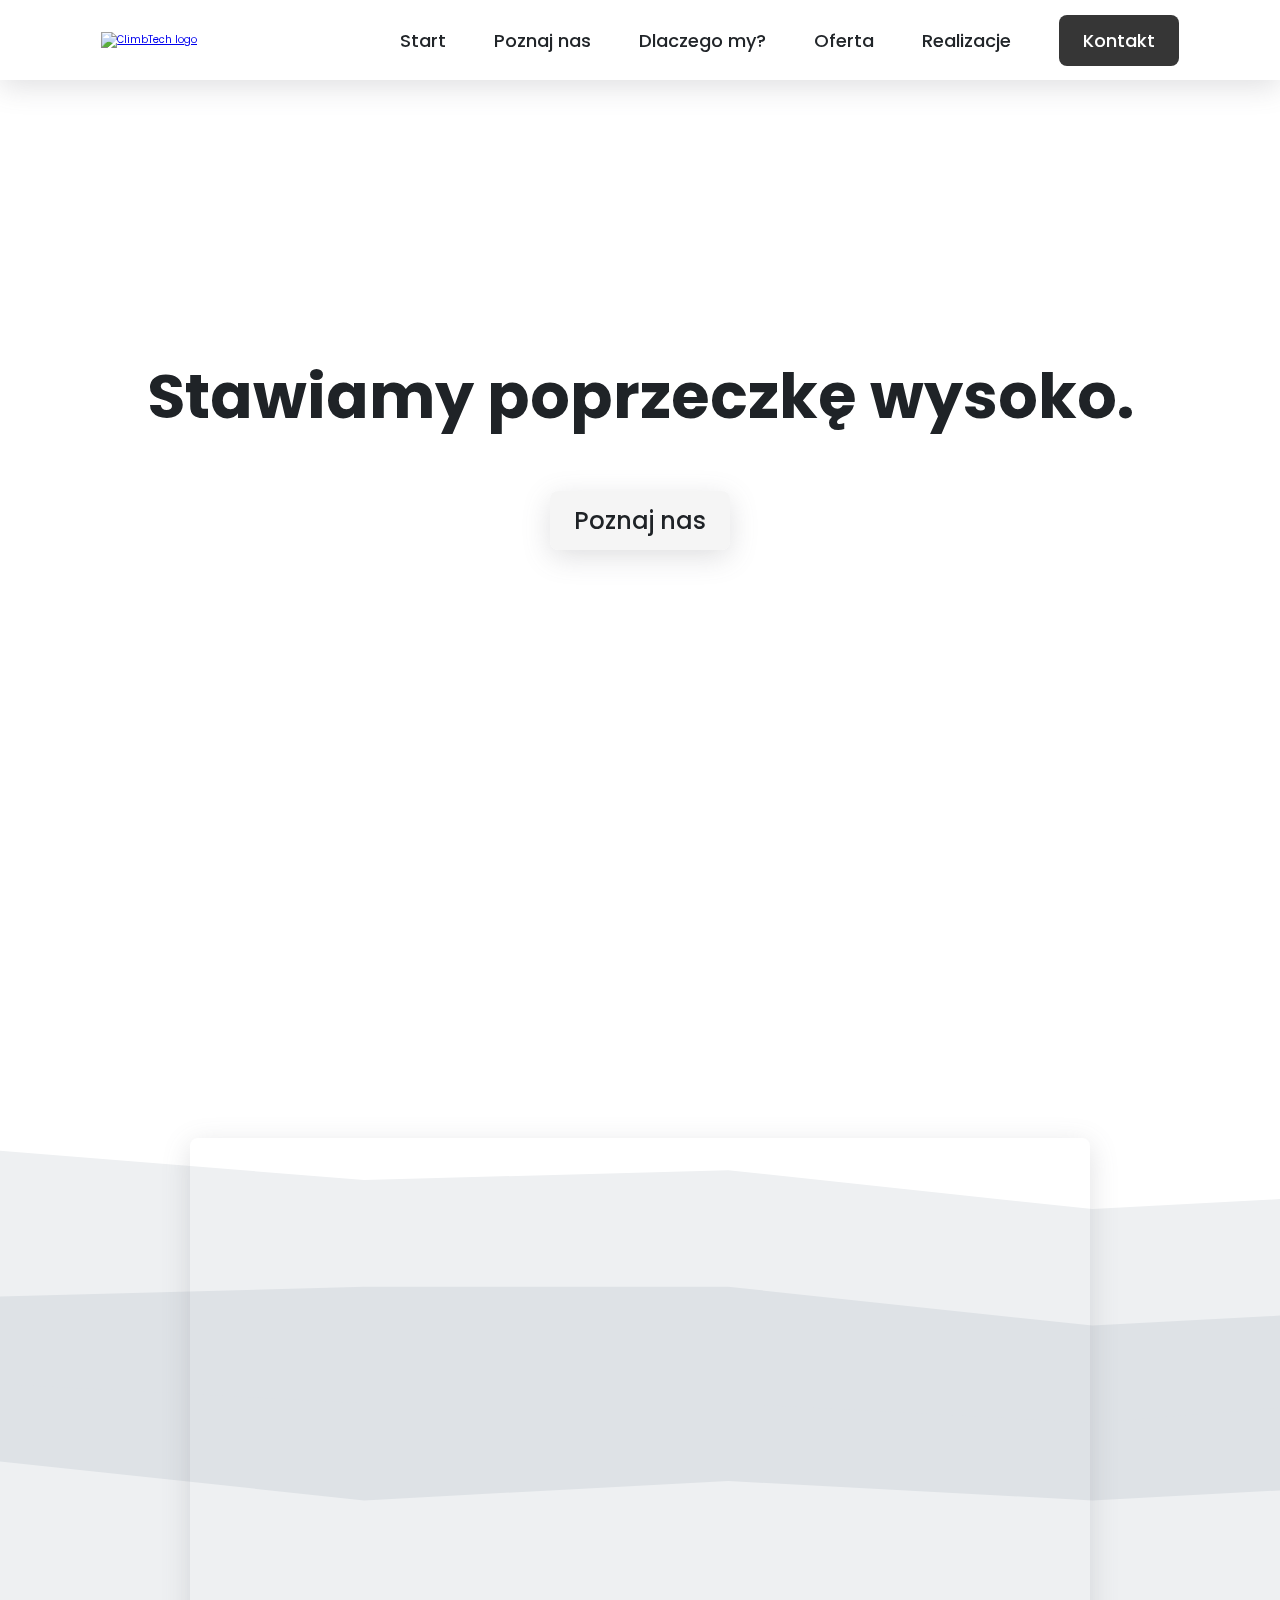
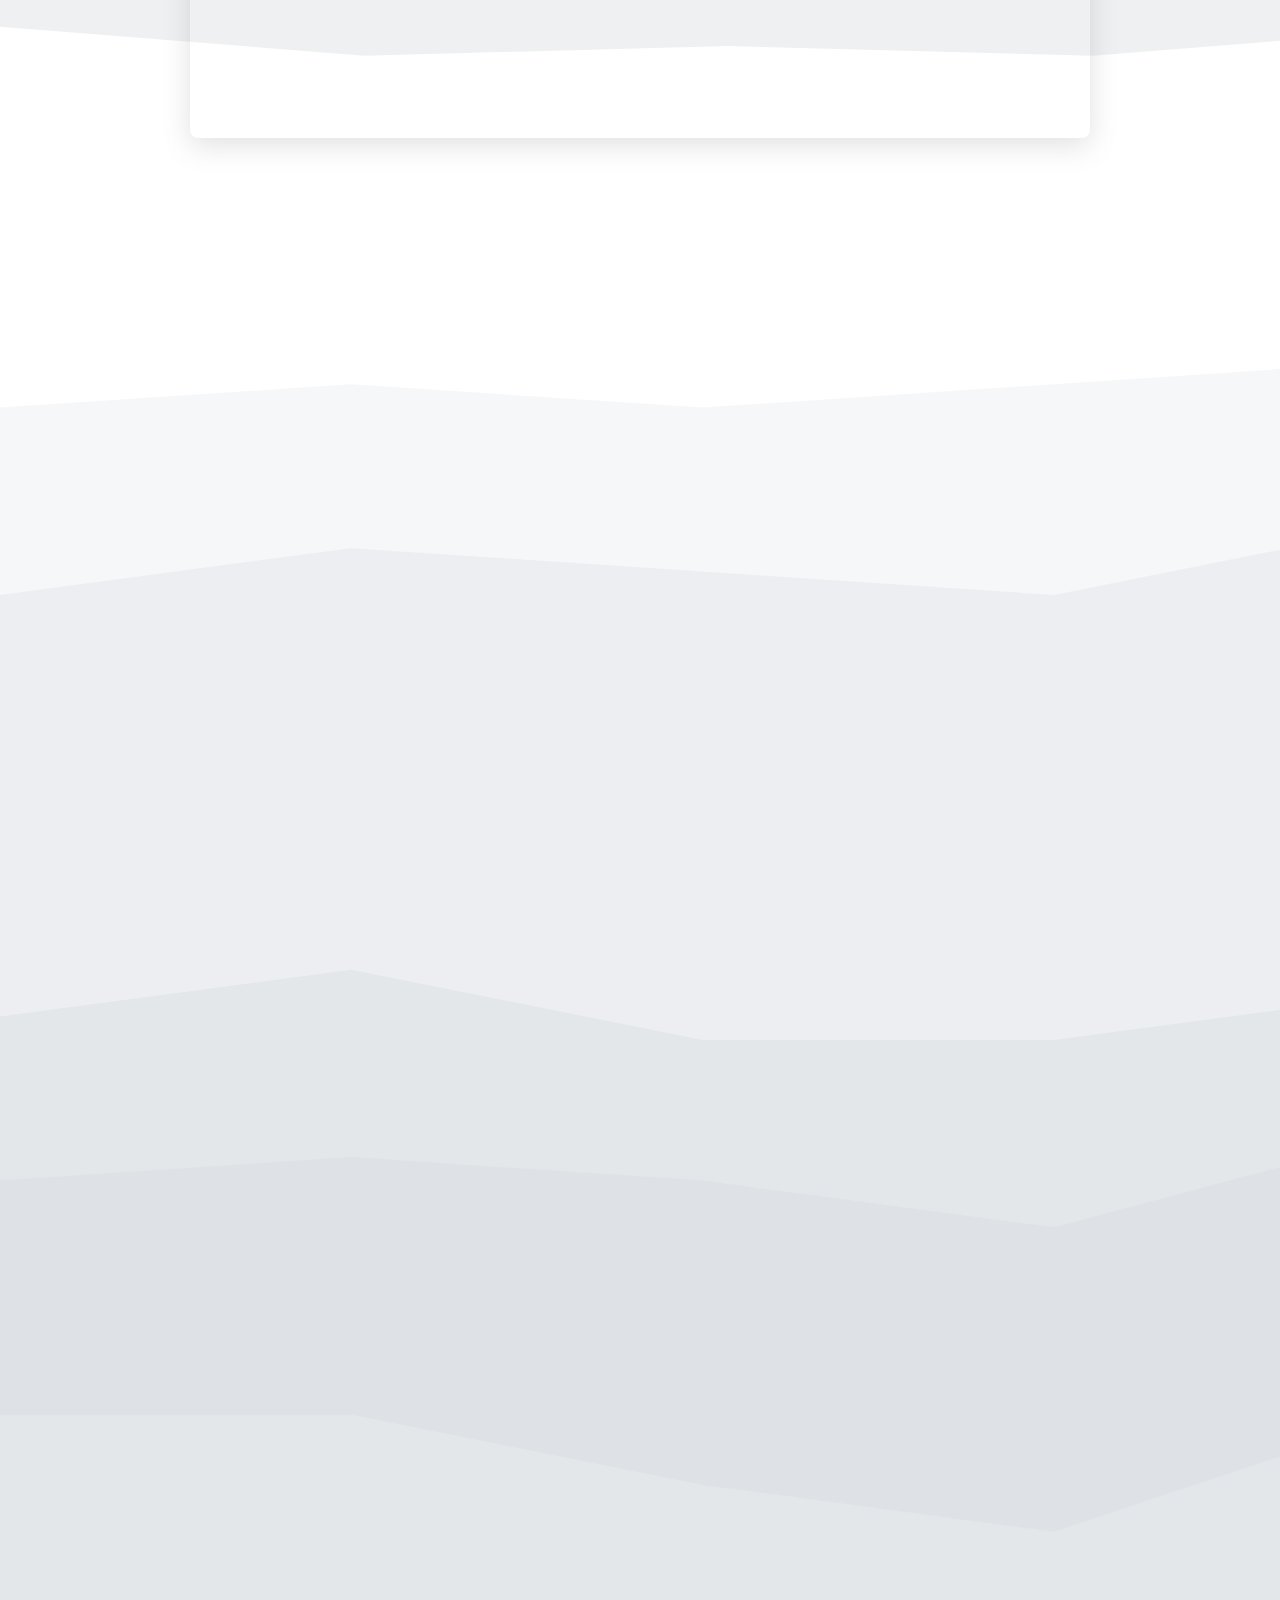
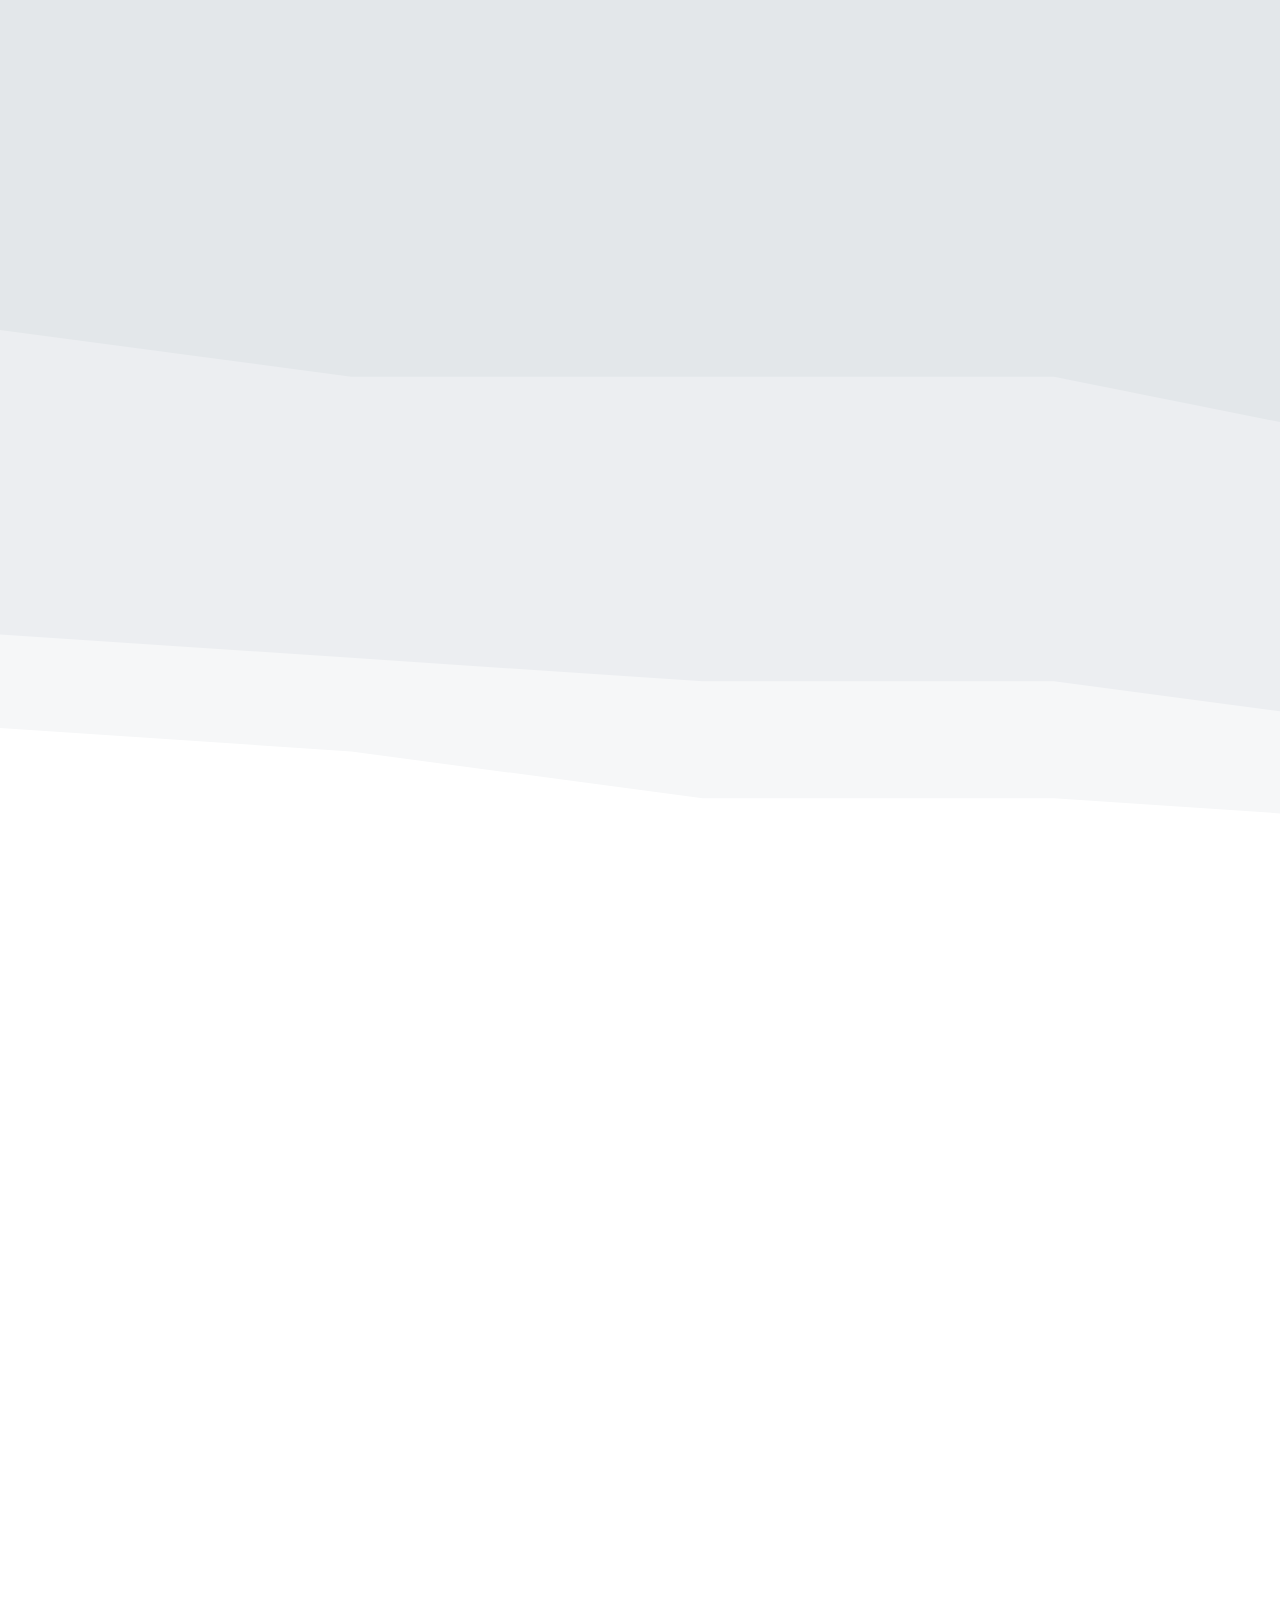
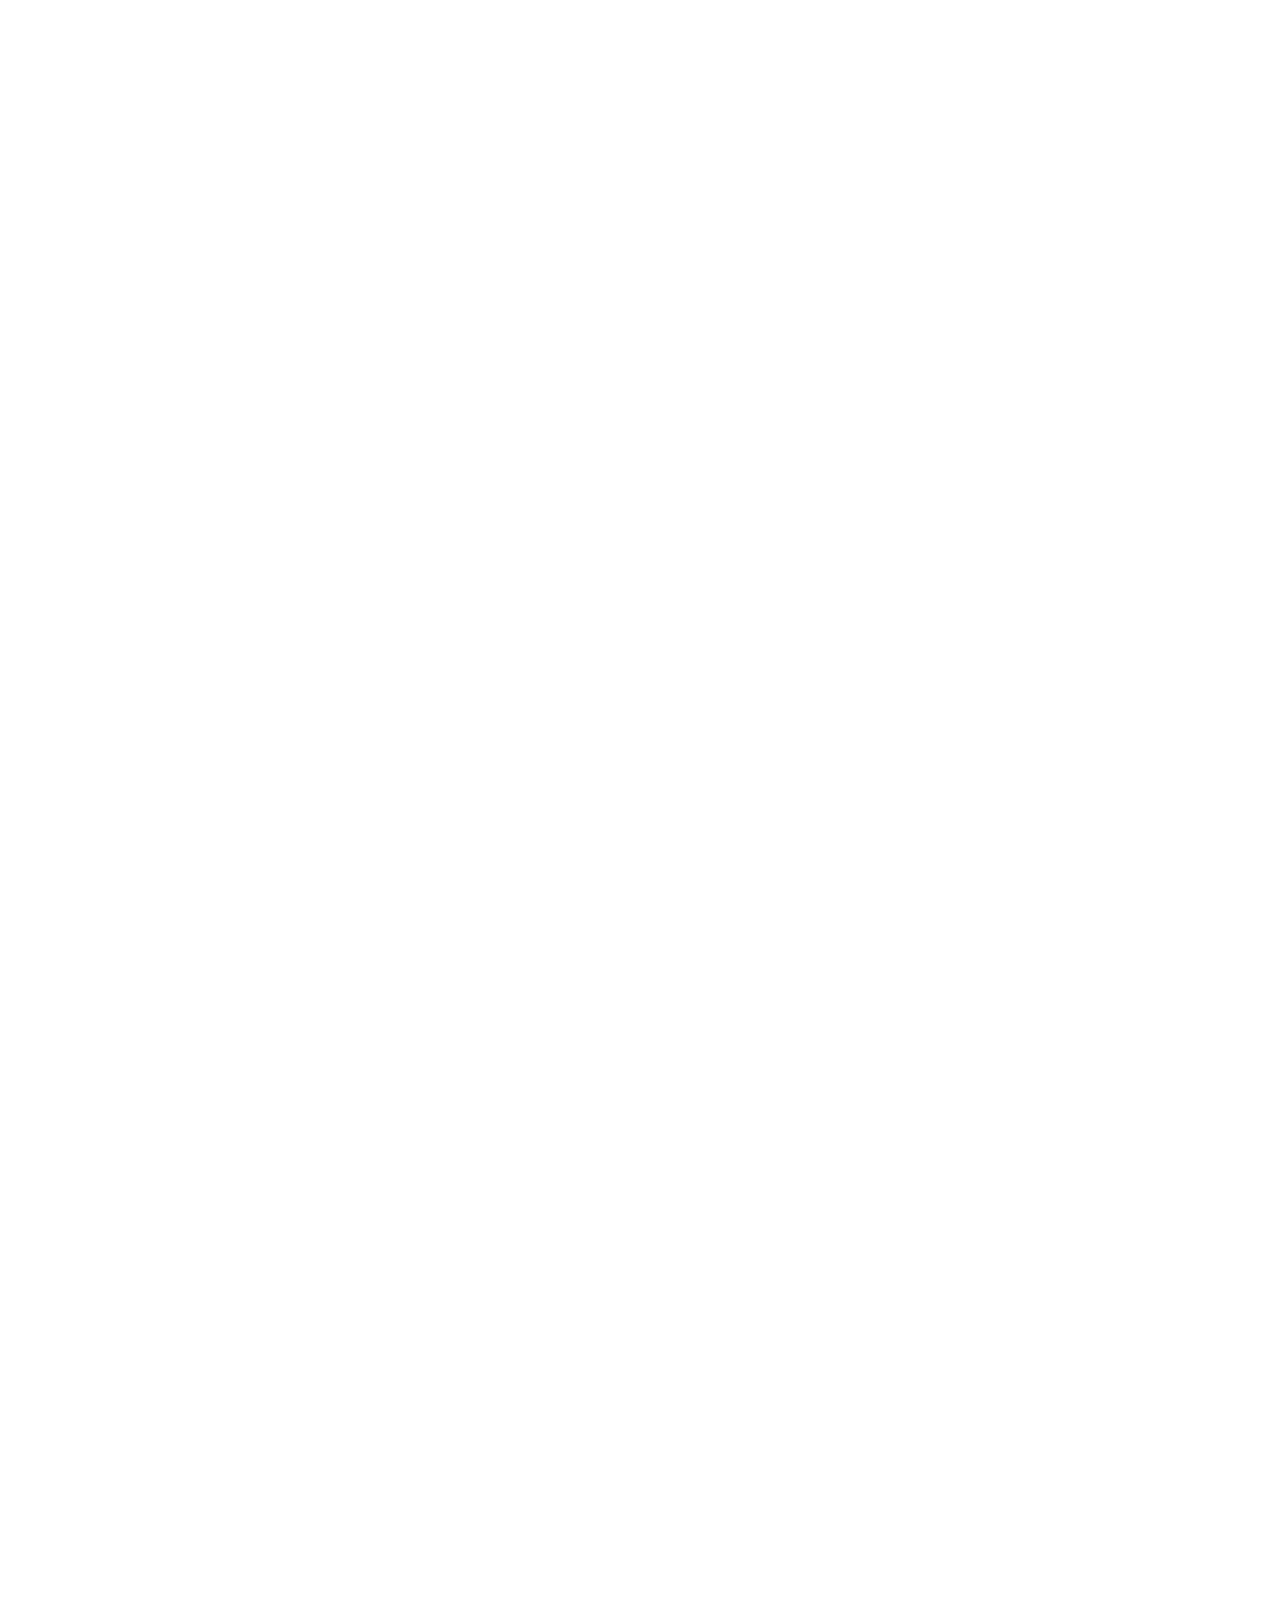
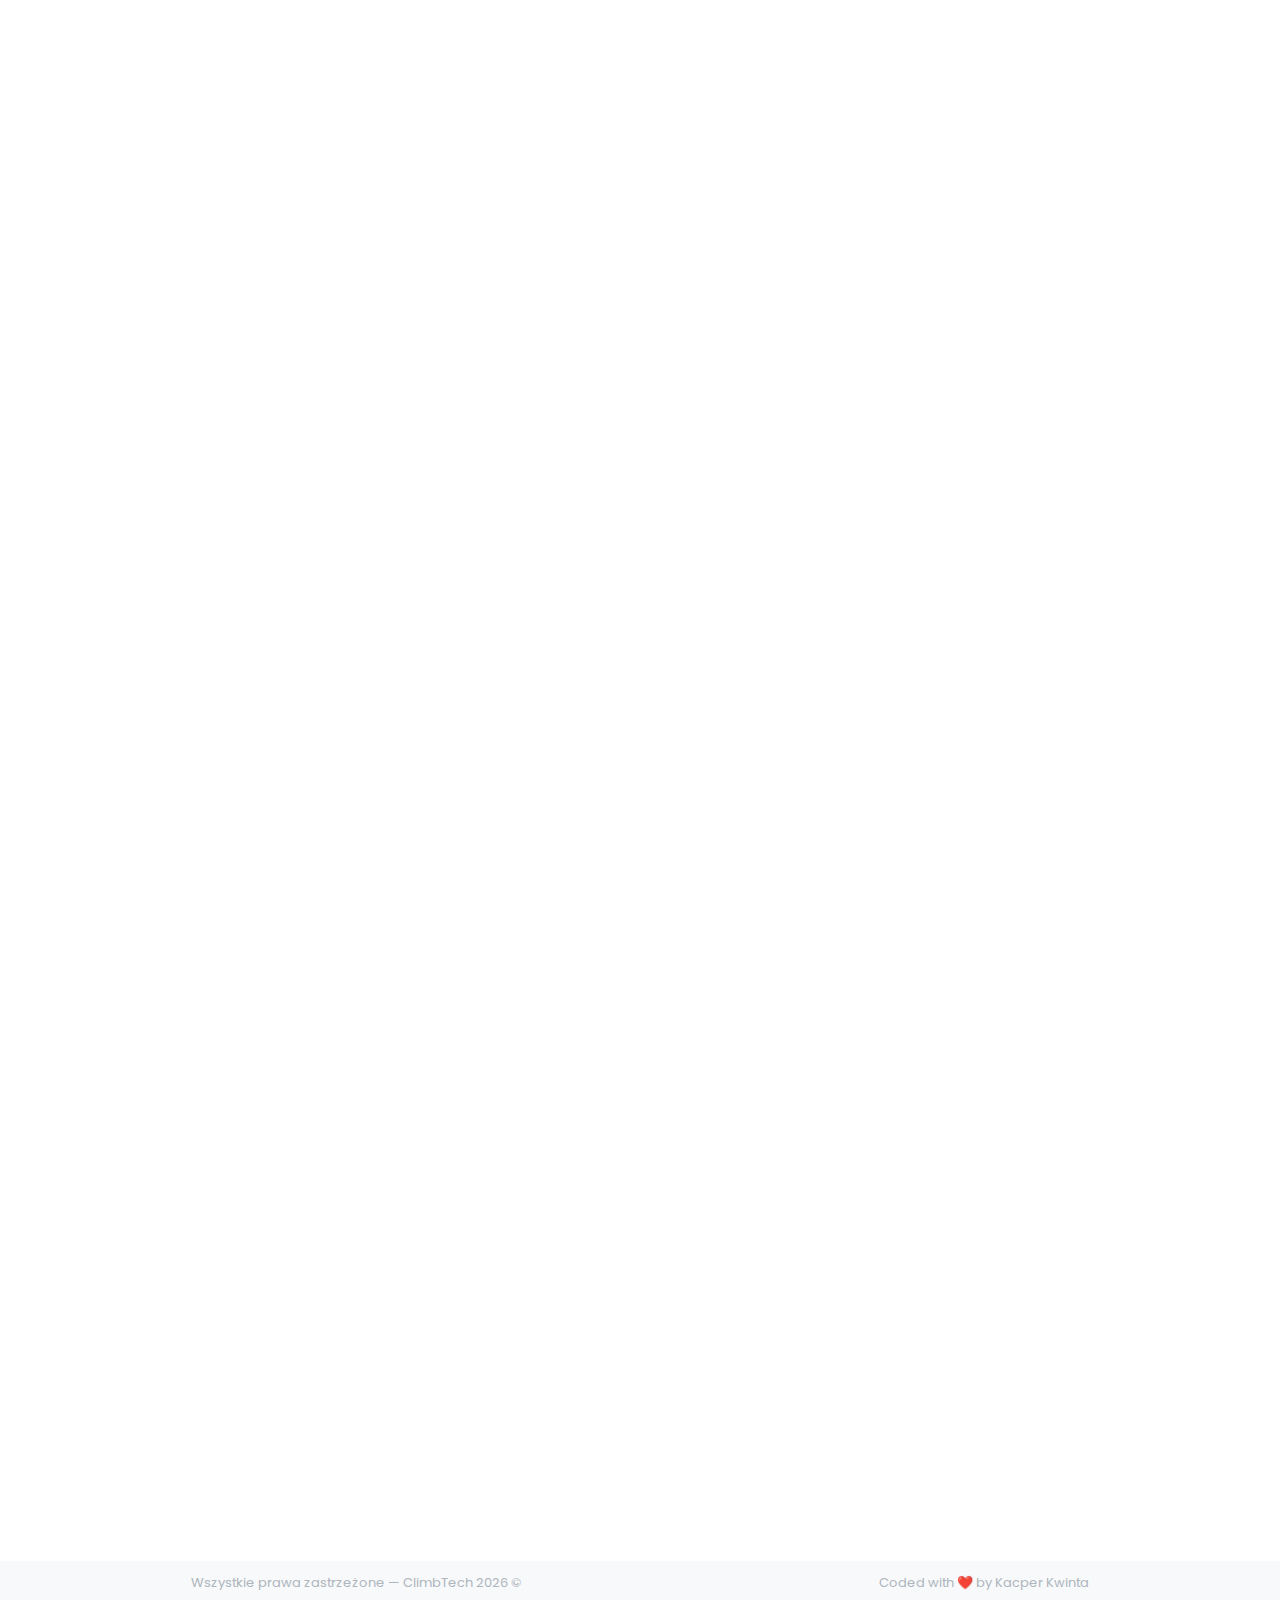
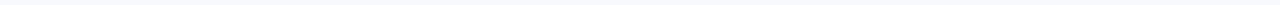
==== commit f25d2d9a: "finish (?!) 🎉🎉🎉" ====
--- a/index.html
+++ b/index.html
@@ -285,6 +285,9 @@
           <img src="img/slider4.webp" alt="Slide 4">
           <img src="img/slider5.webp" alt="Slide 5">
           <img src="img/slider6.webp" alt="Slide 6">
+          <img src="img/slider7.webp" alt="Slide 7">
+          <img src="img/slider8.webp" alt="Slide 8">
+          <img src="img/slider9.webp" alt="Slide 9">
 
           <button class="prev"><ion-icon name="arrow-back-outline"></ion-icon></button>
           <button class="next"><ion-icon name="arrow-forward-outline"></ion-icon></button>
@@ -292,8 +295,9 @@
       </div>
 
       <div class="container hidden text-center">
-        <p class="realizations-p">Zobacz pełną listę naszych realizacji i przekonaj się dlaczego warto z nami współpracować!</p>
-       <a class="realizations-link" href="realizacje.html">Zobacz więcej</a>
+        <p class="realizations-p">Zobacz pełną listę naszych realizacji i przekonaj się dlaczego warto z nami
+          współpracować!</p>
+        <a class="realizations-link" href="realizacje.html">Zobacz więcej</a>
       </div>
 
     </section>
--- a/css/style.css
+++ b/css/style.css
@@ -109,6 +109,10 @@
 
 .marg-top-b {
   margin-top: 6.4rem;
+}
+
+.marg-btm-s {
+  margin-bottom: 2rem;
 }
 
 .fw-500 {
@@ -335,11 +339,14 @@
 /*******************************/
 .section-offer {
   padding: 9.6rem 0;
+  background-image: url(../img/section-offer-bg.svg);
+  background-size: cover;
 }
 
 .offer-card {
   border-radius: 8px;
   overflow: hidden;
+  background-color: #fff;
   box-shadow: rgba(100, 100, 111, 0.2) 0px 7px 29px 0px;
   position: relative;
   transition: all 0.1s ease;
@@ -377,9 +384,208 @@
 /*******************************/
 .section-realizations {
   padding: 9.6rem 0;
-  background-image: url(../img/stacked-peaks-haikei.svg);
+  background-image: url(../img/section-realizations-bg.svg);
   background-size: cover;
-  background-repeat: no-repeat no-repeat;
+}
+
+.section-realizations .container--big {
+  gap: 8rem;
+}
+
+/****************/
+/*    SLIDER    */
+/****************/
+.slider {
+  margin: 0 auto;
+  width: 100%;
+  height: 50rem;
+  overflow: hidden;
+  position: relative;
+  border-radius: 8px;
+}
+
+.slider img {
+  width: 100%;
+  height: 100%;
+  object-fit: cover;
+  position: absolute;
+  transition: all 0.3s ease;
+  opacity: 0;
+}
+
+.slider img.active {
+  opacity: 1;
+}
+
+/* przyciski */
+.prev,
+.next {
+  position: absolute;
+  top: 50%;
+  transform: translateY(-50%);
+  cursor: pointer;
+  border: none;
+  font-size: 2.4rem;
+  height: 5rem;
+  width: 5rem;
+  border-radius: 50%;
+  background-color: #fff;
+  transition: all 0.3s ease;
+  box-shadow: rgba(50, 50, 93, 0.25) 0px 50px 100px -20px,
+    rgba(0, 0, 0, 0.3) 0px 30px 60px -30px,
+    rgba(10, 37, 64, 0.35) 0px -2px 6px 0px inset;
+
+  display: flex;
+  align-items: center;
+  justify-content: center;
+}
+
+.prev:hover,
+.next:hover {
+  background-color: #ced4da;
+}
+
+.prev {
+  left: 10px;
+}
+
+.next {
+  right: 10px;
+}
+/* ********** */
+/* SLIDER END */
+/* ********** */
+
+/* link to realizacje.html */
+.realizations-link:link,
+.realizations-link:visited {
+  display: inline-block;
+  margin-top: 2.4rem;
+  font-size: 1.8rem;
+  text-decoration: none;
+  padding: 1.2rem 2.4rem;
+  background-color: #212529;
+  color: #f8f9fa;
+  border-radius: 8px;
+  font-weight: 500;
+  transition: all 0.3s ease;
+}
+
+.realizations-p {
+  margin-top: 2rem;
+  font-size: 2rem;
+}
+
+.realizations-link:hover,
+.realizations-link:active {
+  background-color: #495057;
+}
+
+/*******************************/
+/*      SECTION CONTACT        */
+/*******************************/
+.section-contact {
+  padding: 9.6rem 0;
+}
+
+.section-contact .icon-small {
+  margin-bottom: 0;
+}
+
+.section-contact .container:nth-child(2) {
+  background-color: #f1f3f5;
+  padding: 4.8rem;
+  border-radius: 8px;
+}
+
+.contact-text {
+  font-size: 2rem;
+  line-height: 1.5;
+}
+
+.contact-phone {
+  margin: 4.8rem 0;
+
+  display: flex;
+  align-items: center;
+  gap: 2.4rem;
+}
+
+.contact-email {
+  display: flex;
+  align-items: center;
+  gap: 2.4rem;
+}
+
+.contact-link:link,
+.contact-link:visited {
+  color: #212529;
+  font-weight: 500;
+  transition: all 0.3s;
+}
+
+.contact-link:hover,
+.contact-link:active {
+  text-decoration: none;
+}
+
+.contact-img {
+  display: block;
+  width: 100%;
+  border-radius: 8px;
+  box-shadow: rgba(100, 100, 111, 0.2) 0px 7px 29px 0px;
+}
+
+/*******************************/
+/*           FOOTER            */
+/*******************************/
+footer {
+  background-color: #f8f9fa;
+  color: #adb5bd;
+  font-size: 1.3rem;
+  text-align: center;
+  padding: 1.2rem;
+
+  display: flex;
+  justify-content: space-around;
+}
+
+.author-link:link,
+.author-link:visited {
+  text-decoration: none;
+  color: #adb5bd;
+  transition: all 0.3s ease;
+}
+
+.author-link:hover,
+.author-link:active {
+  text-decoration: none;
+  color: #212529;
+}
+
+/*******************************/
+/*        ANIMATIONS           */
+/*******************************/
+.hidden {
+  opacity: 0;
+  transform: translateY(-0.5rem);
+  transition: all 1s ease;
+}
+
+.show {
+  transform: translateY(0);
+  opacity: 1;
+}
+
+@media (prefers-reduced-motion) {
+  .hidden {
+    transition: none;
+  }
+}
+
+/* -----realizacje.html------ */
+.realizations-desc {
+  font-size: 1.8rem;
 }
 
 .realization-box {
@@ -388,7 +594,7 @@
 }
 
 .realization-heading {
-  font-size: 3rem;
+  font-size: 2.4rem;
   margin-bottom: 1.2rem;
 }
 
@@ -416,7 +622,6 @@
   background-color: #495057;
 }
 
-/* -------------------------- */
 /* CLASSES TO MAKE MODAL WORK */
 .modal {
   position: fixed;
@@ -433,7 +638,7 @@
   box-shadow: rgba(0, 0, 0, 0.35) 0px 5px 15px;
   z-index: 10;
 
-  animation: showModal 0.3s ease;
+  animation: showModal 0.5s ease;
 }
 
 .close-modal {
@@ -493,117 +698,14 @@
   border-radius: 8px;
   margin: 2.4rem 0;
 }
+/* -----realizacje.html------ */
 
 /*** MODAL ANIMATION ***/
 @keyframes showModal {
   0% {
     opacity: 0;
-    filter: blur(5px);
   }
   100% {
     opacity: 1;
-    filter: blur(0px);
   }
 }
-
-/*******************************/
-/*      SECTION CONTACT        */
-/*******************************/
-.section-contact {
-  padding: 9.6rem 0;
-}
-
-.section-contact .icon-small {
-  margin-bottom: 0;
-}
-
-.section-contact .container:nth-child(2) {
-  background-color: #f1f3f5;
-  padding: 4.8rem;
-  border-radius: 8px;
-}
-
-.contact-text {
-  font-size: 2.4rem;
-  line-height: 1.5;
-}
-
-.contact-phone {
-  margin: 4.8rem 0;
-
-  display: flex;
-  align-items: center;
-  gap: 2.4rem;
-}
-
-.contact-email {
-  display: flex;
-  align-items: center;
-  gap: 2.4rem;
-}
-
-.contact-link:link,
-.contact-link:visited {
-  color: #212529;
-  font-weight: 500;
-  transition: all 0.3s;
-}
-
-.contact-link:hover,
-.contact-link:active {
-  text-decoration: none;
-}
-
-.contact-img {
-  display: block;
-  width: 100%;
-  border-radius: 8px;
-  box-shadow: rgba(100, 100, 111, 0.2) 0px 7px 29px 0px;
-}
-
-/*******************************/
-/*           FOOTER            */
-/*******************************/
-footer {
-  background-color: #f8f9fa;
-  color: #adb5bd;
-  font-size: 1.3rem;
-  text-align: center;
-  padding: 1.2rem;
-
-  display: flex;
-  justify-content: space-around;
-}
-
-.author-link:link,
-.author-link:visited {
-  text-decoration: none;
-  color: #adb5bd;
-  transition: all 0.3s ease;
-}
-
-.author-link:hover,
-.author-link:active {
-  text-decoration: none;
-  color: #212529;
-}
-
-/*******************************/
-/*        ANIMATIONS           */
-/*******************************/
-.hidden {
-  opacity: 0;
-  transform: translateY(-0.5rem);
-  transition: all 1s;
-}
-
-.show {
-  transform: translateY(0);
-  opacity: 1;
-}
-
-@media (prefers-reduced-motion) {
-  .hidden {
-    transition: none;
-  }
-}
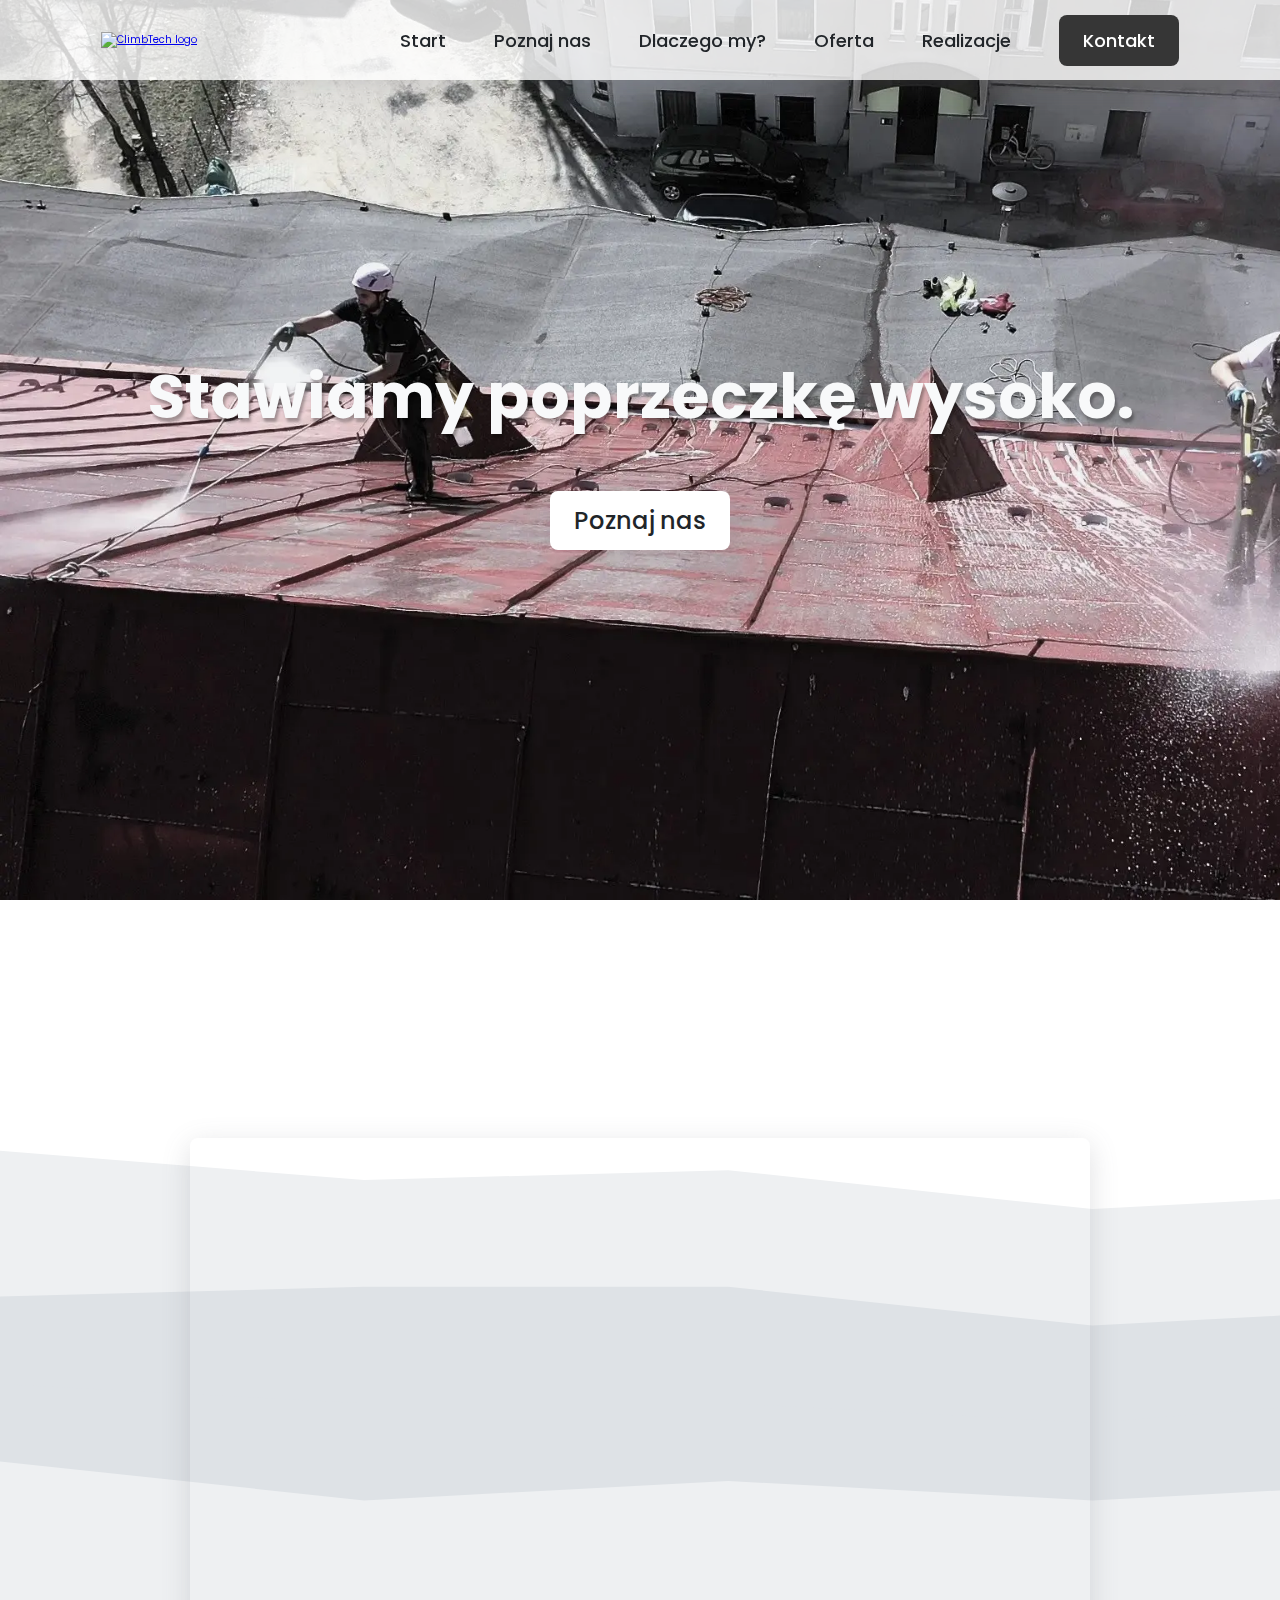
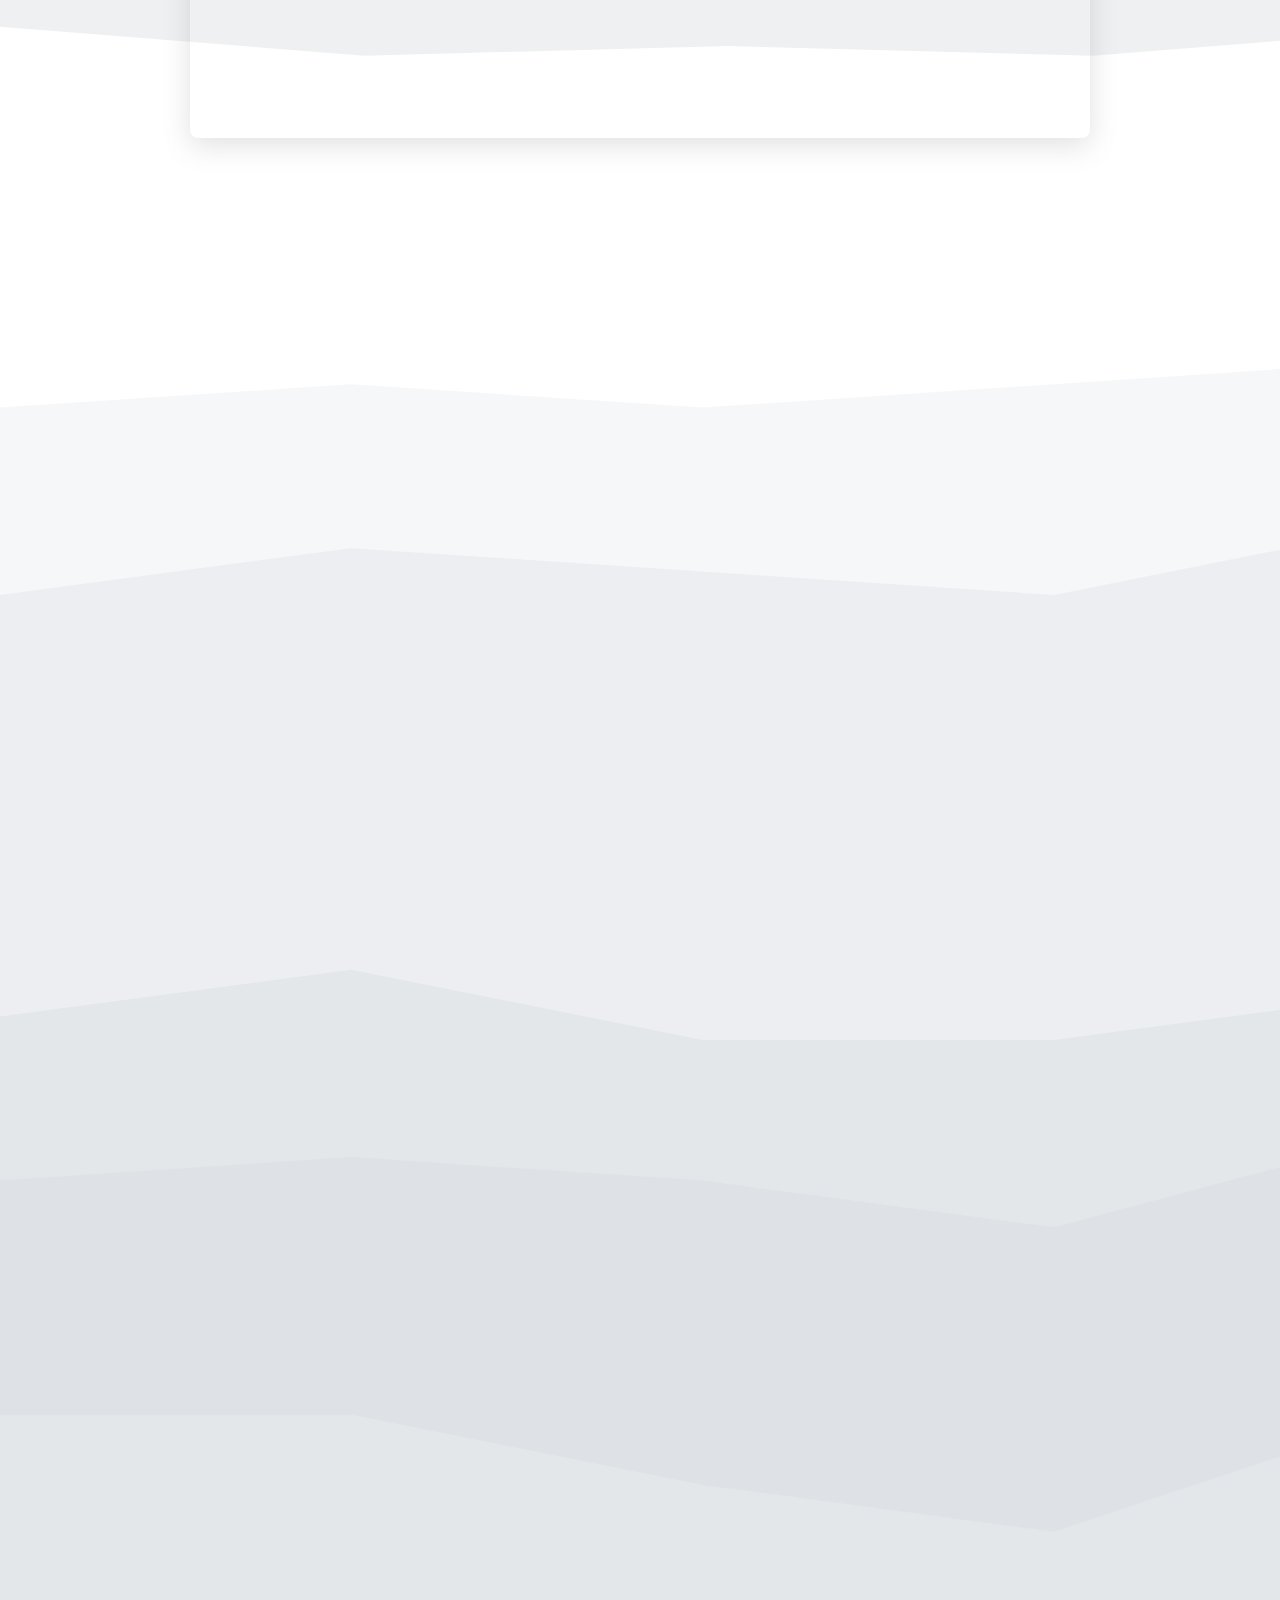
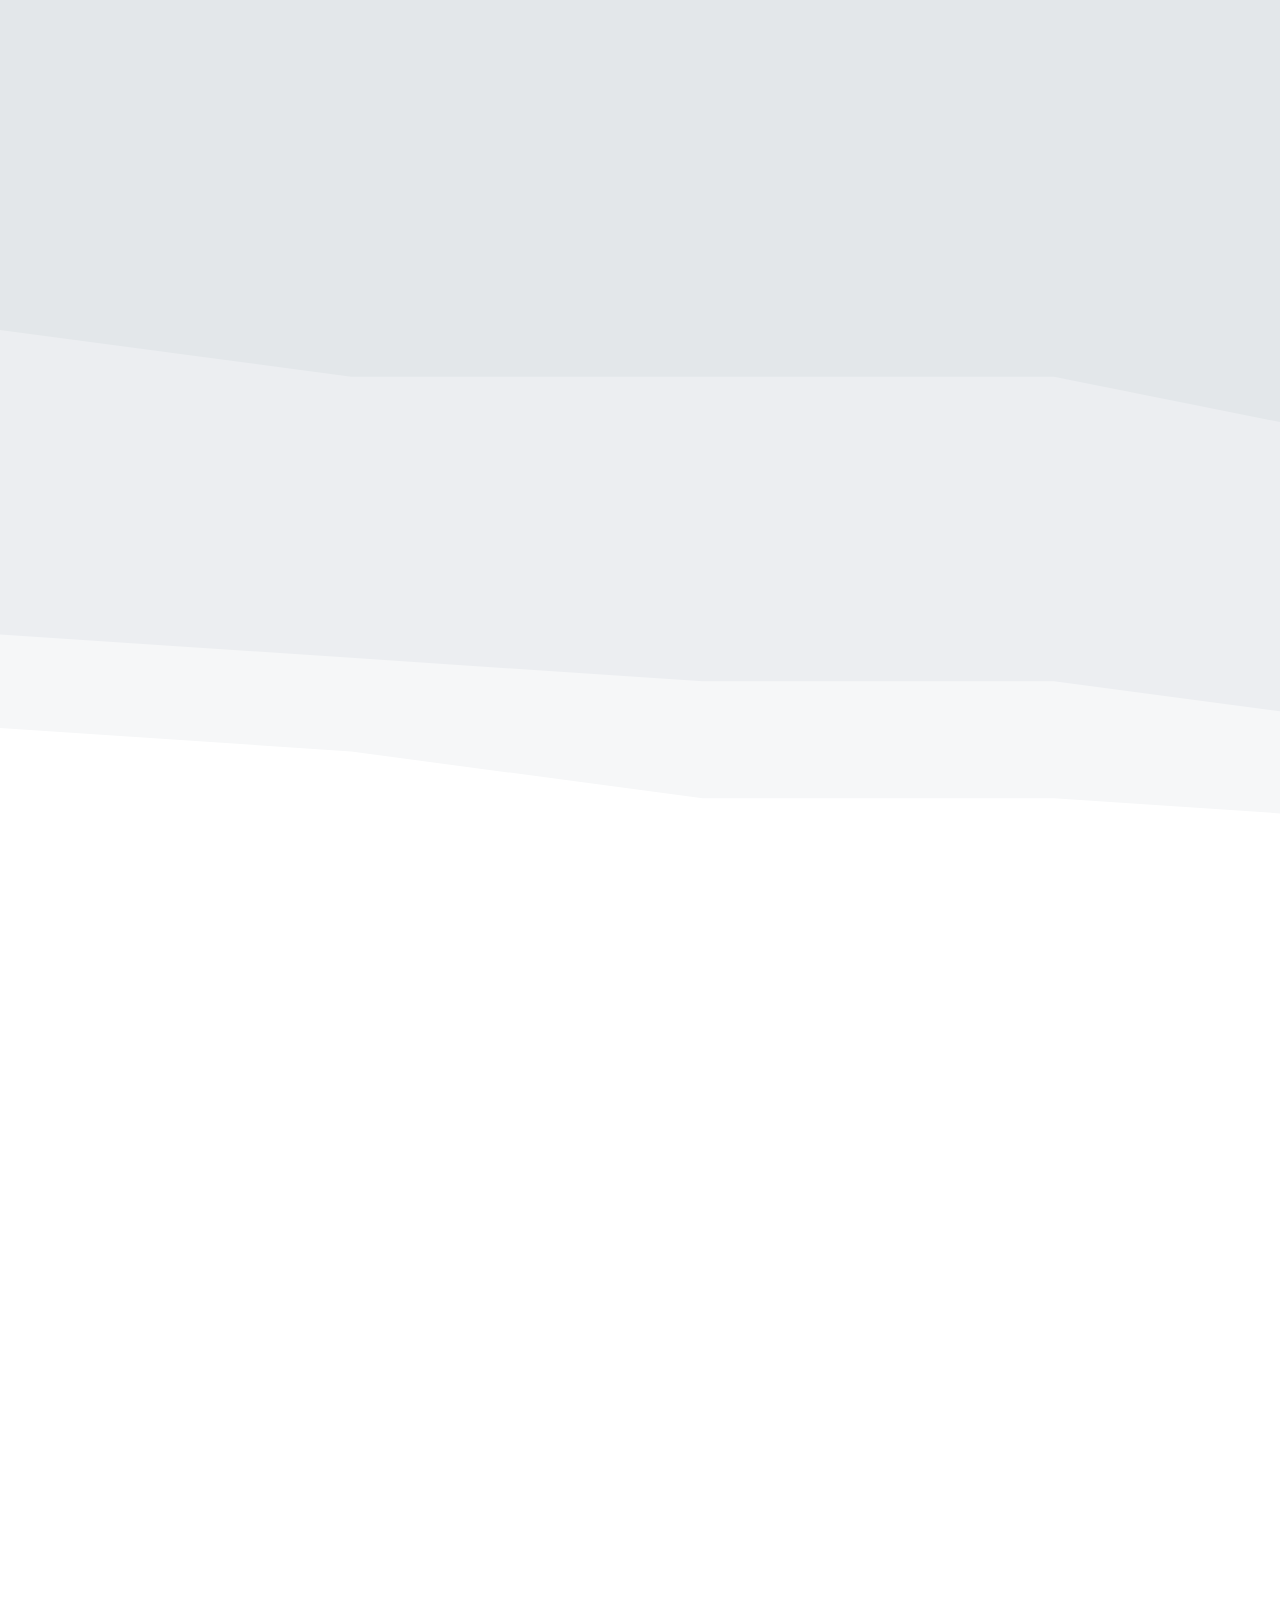
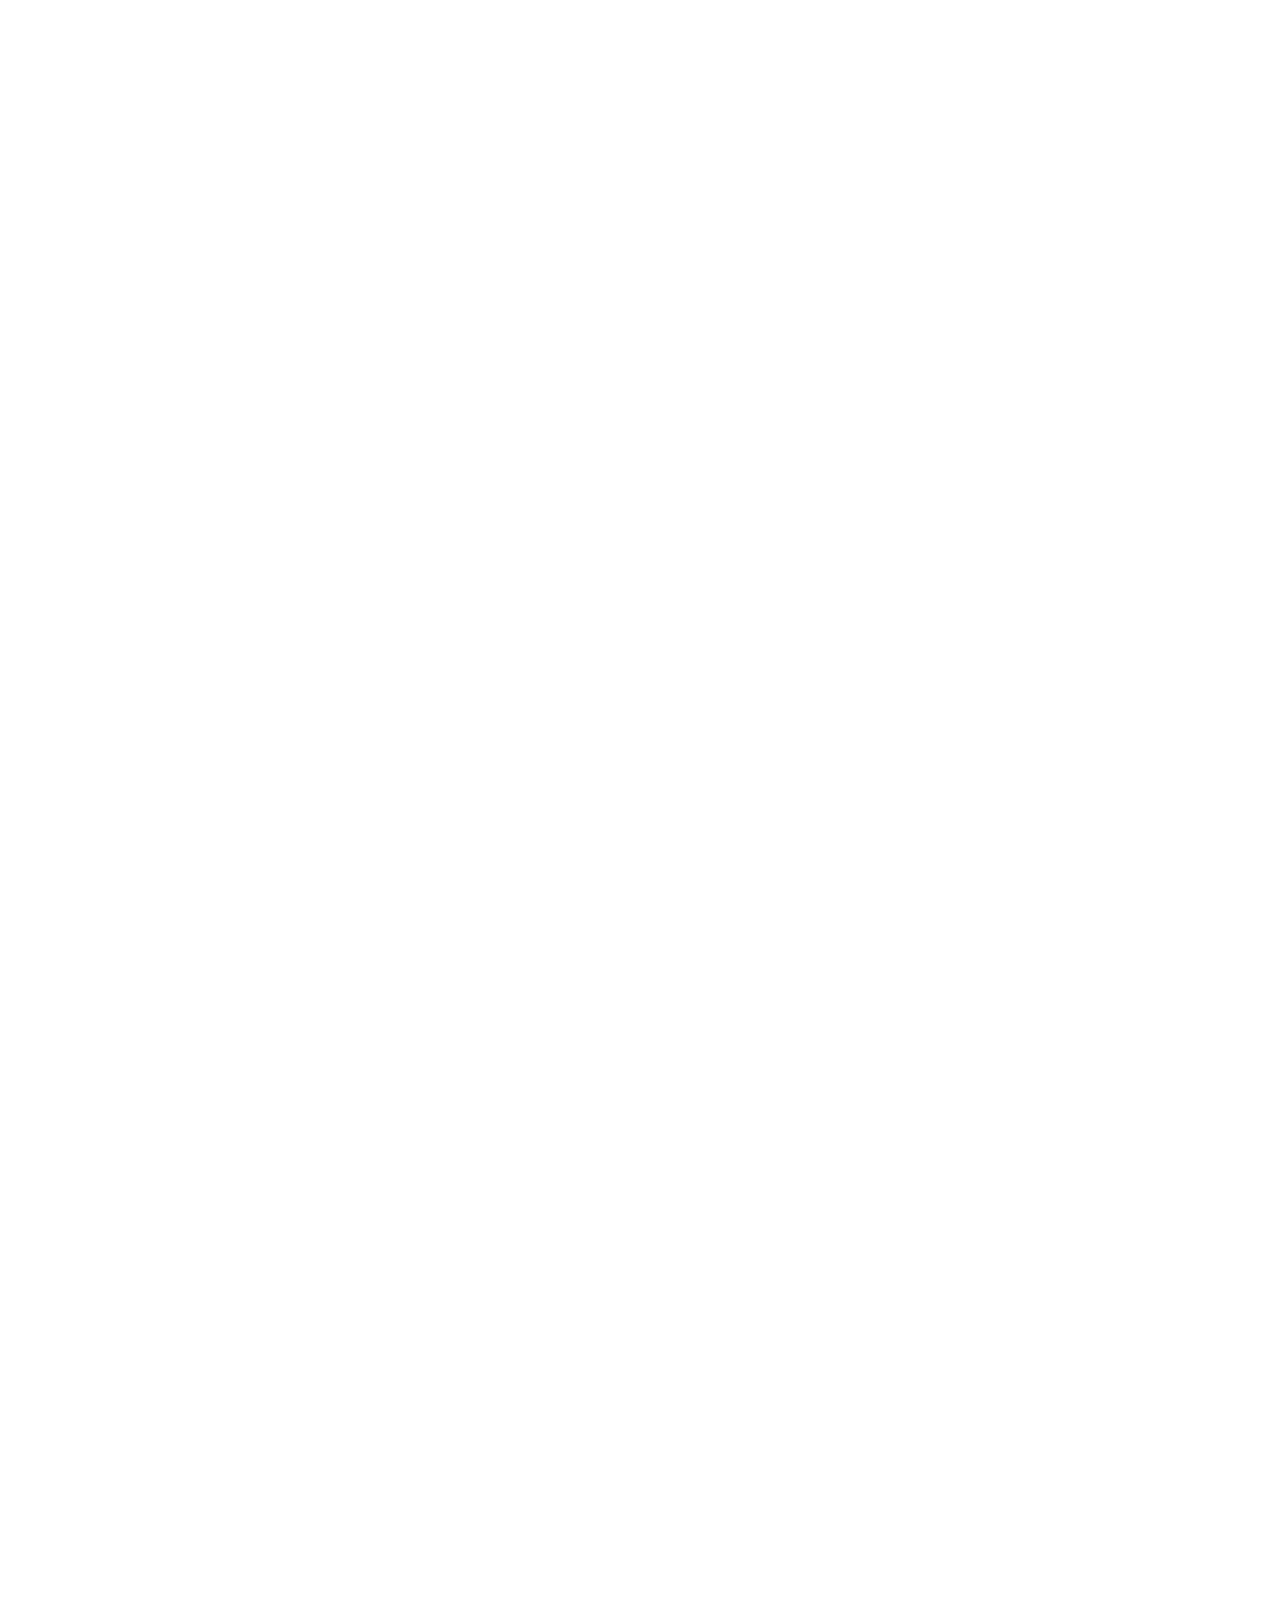
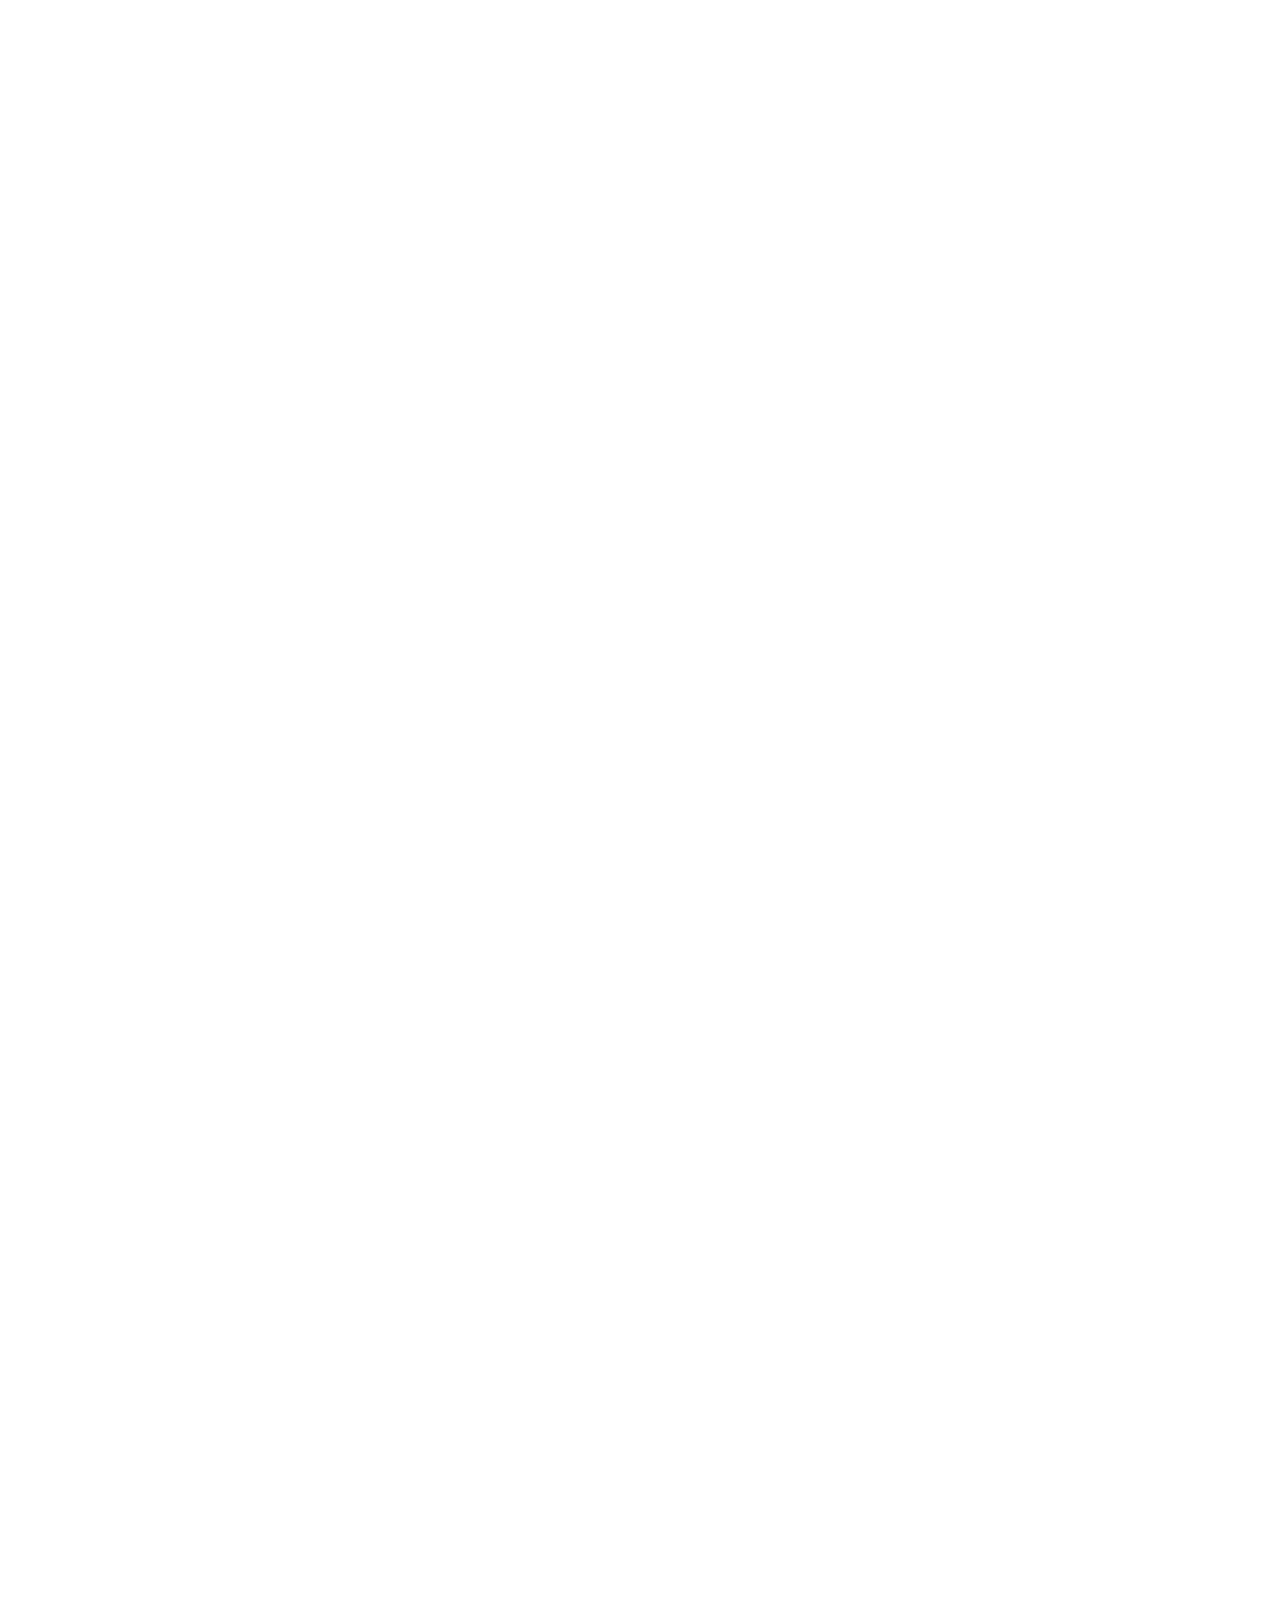
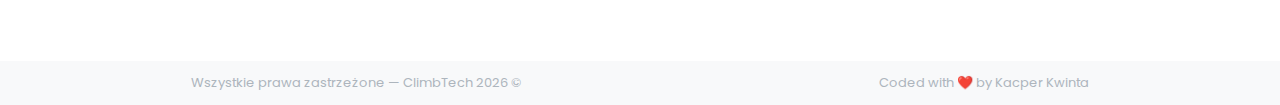
==== commit 19580787: "new slides added, modal removed" ====
--- a/index.html
+++ b/index.html
@@ -288,6 +288,7 @@
           <img src="img/slider7.webp" alt="Slide 7">
           <img src="img/slider8.webp" alt="Slide 8">
           <img src="img/slider9.webp" alt="Slide 9">
+          <img src="img/slider10.webp" alt="Slide 10">
 
           <button class="prev"><ion-icon name="arrow-back-outline"></ion-icon></button>
           <button class="next"><ion-icon name="arrow-forward-outline"></ion-icon></button>
--- a/css/style.css
+++ b/css/style.css
@@ -209,10 +209,7 @@
   height: 100vh;
   background-image: url(../img/hero-bg.webp);
   background-repeat: no-repeat no-repeat;
-  background-position-y: 70%;
   background-size: cover;
-  filter: brightness(0.95);
-
   display: flex;
   justify-content: center;
   align-items: center;
@@ -220,13 +217,15 @@
 }
 
 .hero-text {
-  padding: 0 2.4rem;
+  padding: 2.4rem;
+  
 }
 
 .hero-text h1 {
   margin-top: 0;
-  color: #212529;
+  color: #f8f9fa;
   font-size: 6.2rem;
+  text-shadow: 2px 4px 3px rgba(0, 0, 0, 0.3);
   animation: slideDown 1.5s cubic-bezier(0.25, 1, 0.5, 1);
 }
 
@@ -239,7 +238,7 @@
   border-radius: 8px;
   text-decoration: none;
   font-weight: 500;
-  background-color: rgba(255, 255, 255, 0.8);
+  background-color: rgba(255, 255, 255);
   box-shadow: rgba(100, 100, 111, 0.2) 0px 7px 29px 0px;
   color: #212529;
   transition: all 0.3s cubic-bezier(0.25, 1, 0.5, 1);
@@ -398,10 +397,11 @@
 .slider {
   margin: 0 auto;
   width: 100%;
-  height: 50rem;
+  height: 60rem;
   overflow: hidden;
   position: relative;
   border-radius: 8px;
+  box-shadow: rgba(0, 0, 0, 0.35) 0px 5px 15px;
 }
 
 .slider img {
@@ -588,124 +588,4 @@
   font-size: 1.8rem;
 }
 
-.realization-box {
-  max-width: 450px;
-  text-align: center;
-}
-
-.realization-heading {
-  font-size: 2.4rem;
-  margin-bottom: 1.2rem;
-}
-
-.realization-img {
-  display: block;
-  width: 100%;
-  border-radius: 8px;
-  margin-bottom: 2.4rem;
-  box-shadow: rgba(100, 100, 111, 0.2) 0px 7px 29px 0px;
-}
-
-.realization-btn {
-  font-family: inherit;
-  font-size: 2rem;
-  padding: 1.2rem 2.4rem;
-  border-radius: 8px;
-  border: none;
-  color: #ffffff;
-  background-color: #363636;
-  cursor: pointer;
-  transition: all 0.2s ease;
-}
-
-.realization-btn:hover {
-  background-color: #495057;
-}
-
-/* CLASSES TO MAKE MODAL WORK */
-.modal {
-  position: fixed;
-  top: 50%;
-  left: 50%;
-  transform: translate(-50%, -50%);
-  max-width: 75vw;
-  max-height: 75vh;
-  overflow-y: auto;
-
-  background-color: white;
-  padding: 6rem;
-  border-radius: 8px;
-  box-shadow: rgba(0, 0, 0, 0.35) 0px 5px 15px;
-  z-index: 10;
-
-  animation: showModal 0.5s ease;
-}
-
-.close-modal {
-  position: absolute;
-  top: 1.2rem;
-  right: 1.2rem;
-  font-size: 5rem;
-  color: #333;
-  cursor: pointer;
-  transition: all 0.3s ease;
-
-  border: none;
-  height: 4.8rem;
-  width: 4.8rem;
-  border-radius: 50%;
-  background-color: #e9ecef;
-
-  display: flex;
-  align-items: center;
-  justify-content: center;
-}
-
-.close-modal:hover,
-.close-modal:active {
-  background-color: #ced4da;
-}
-
-.overlay {
-  position: fixed;
-  top: 0;
-  left: 0;
-  width: 100%;
-  height: 100%;
-  background-color: rgba(0, 0, 0, 0.6);
-  backdrop-filter: blur(2px);
-  z-index: 5;
-}
-
-.hidden-modal {
-  display: none;
-}
-
-.modal-heading {
-  font-size: 2.4rem;
-  margin: 4.8rem 0 2.4rem 0;
-}
-
-.modal-p {
-  font-size: 1.8rem;
-  margin-bottom: 1.2rem;
-  line-height: 1.5;
-}
-
-.modal-img {
-  display: block;
-  width: 100%;
-  border-radius: 8px;
-  margin: 2.4rem 0;
-}
 /* -----realizacje.html------ */
-
-/*** MODAL ANIMATION ***/
-@keyframes showModal {
-  0% {
-    opacity: 0;
-  }
-  100% {
-    opacity: 1;
-  }
-}
--- a/css/queries.css
+++ b/css/queries.css
@@ -273,9 +273,13 @@
   /************************/
   /* REALIZATIONS SECTION */
   /************************/
+  .slider {
+    height: 35rem;
+  }
+
   .modal {
     min-width: 95%;
-    min-height: 95vh;
+    min-height: 85vh;
     overflow-y: auto;
     padding: 2.4rem;
   }
@@ -312,7 +316,7 @@
   /*    HERO SECTION     */
   /***********************/
   .section-hero {
-    background-position-x: 60%;
+    background-position-x: 10%;
   }
 
   /***********************/
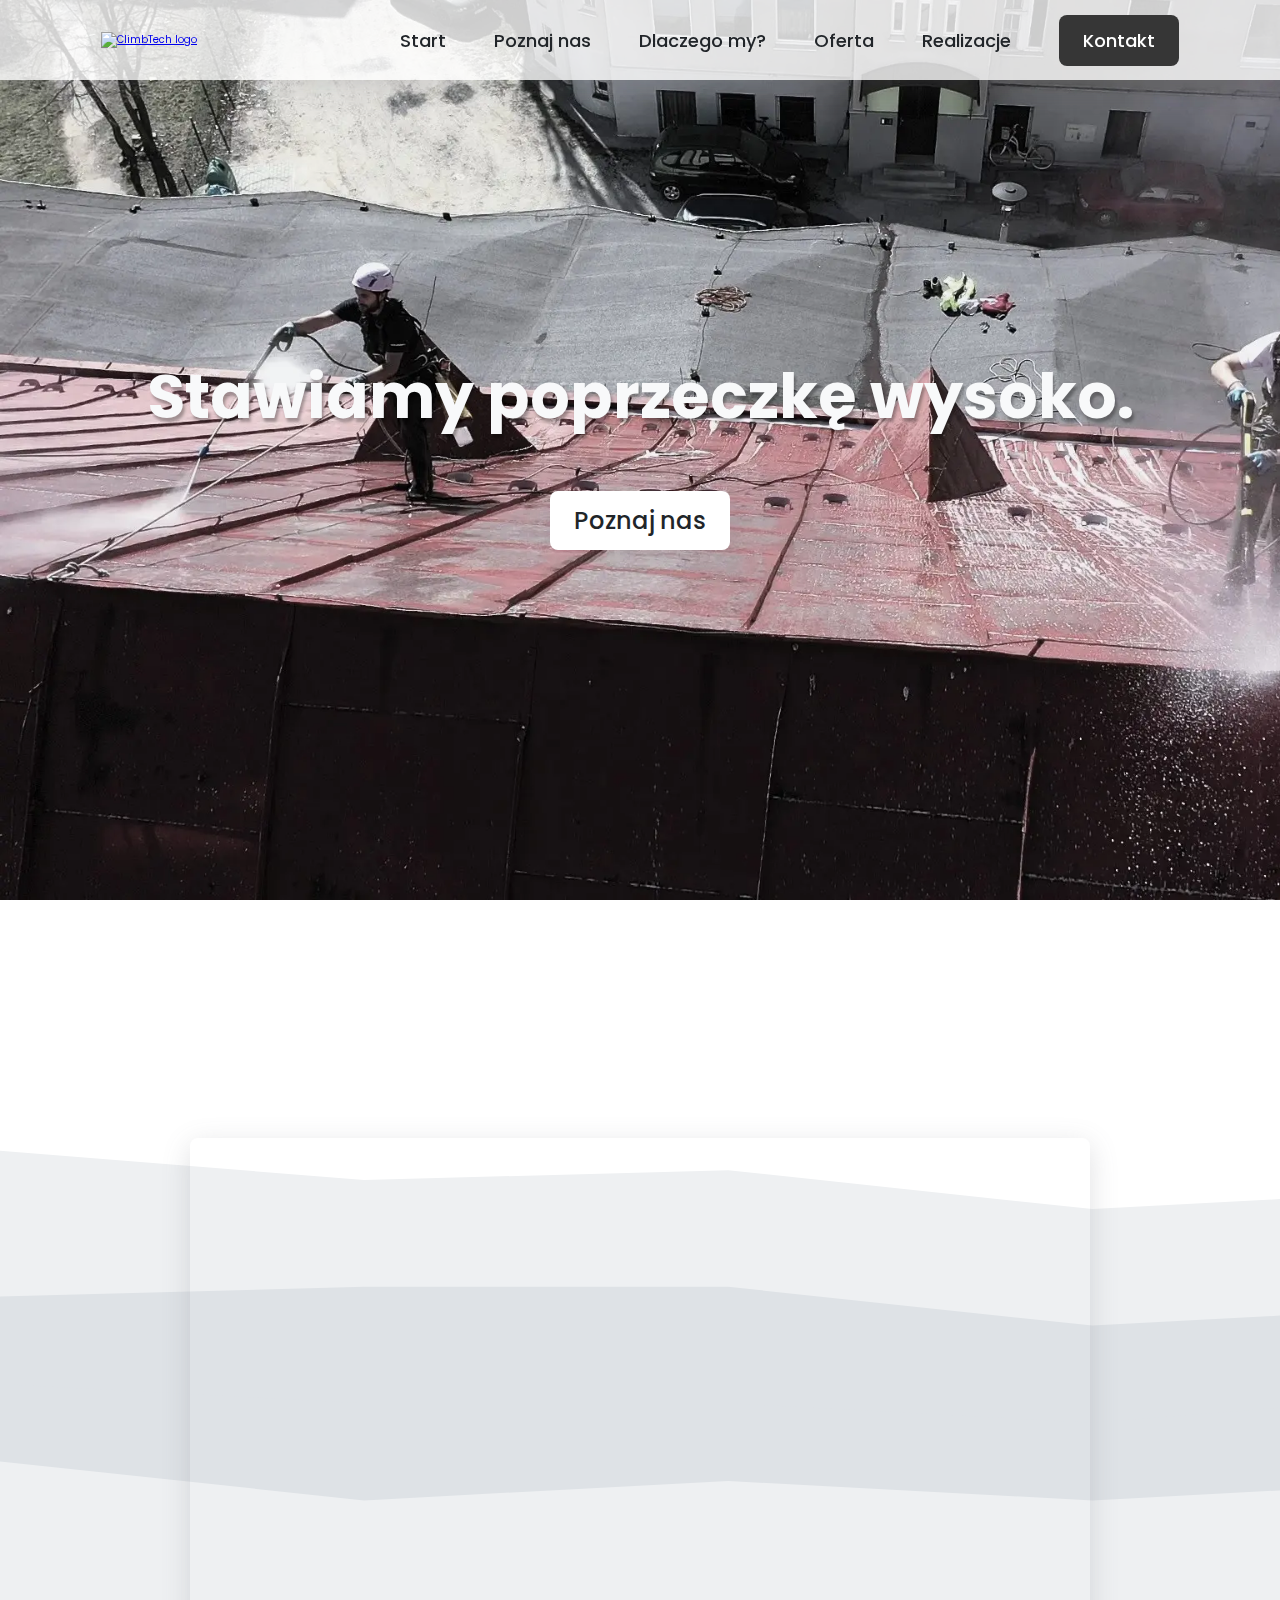
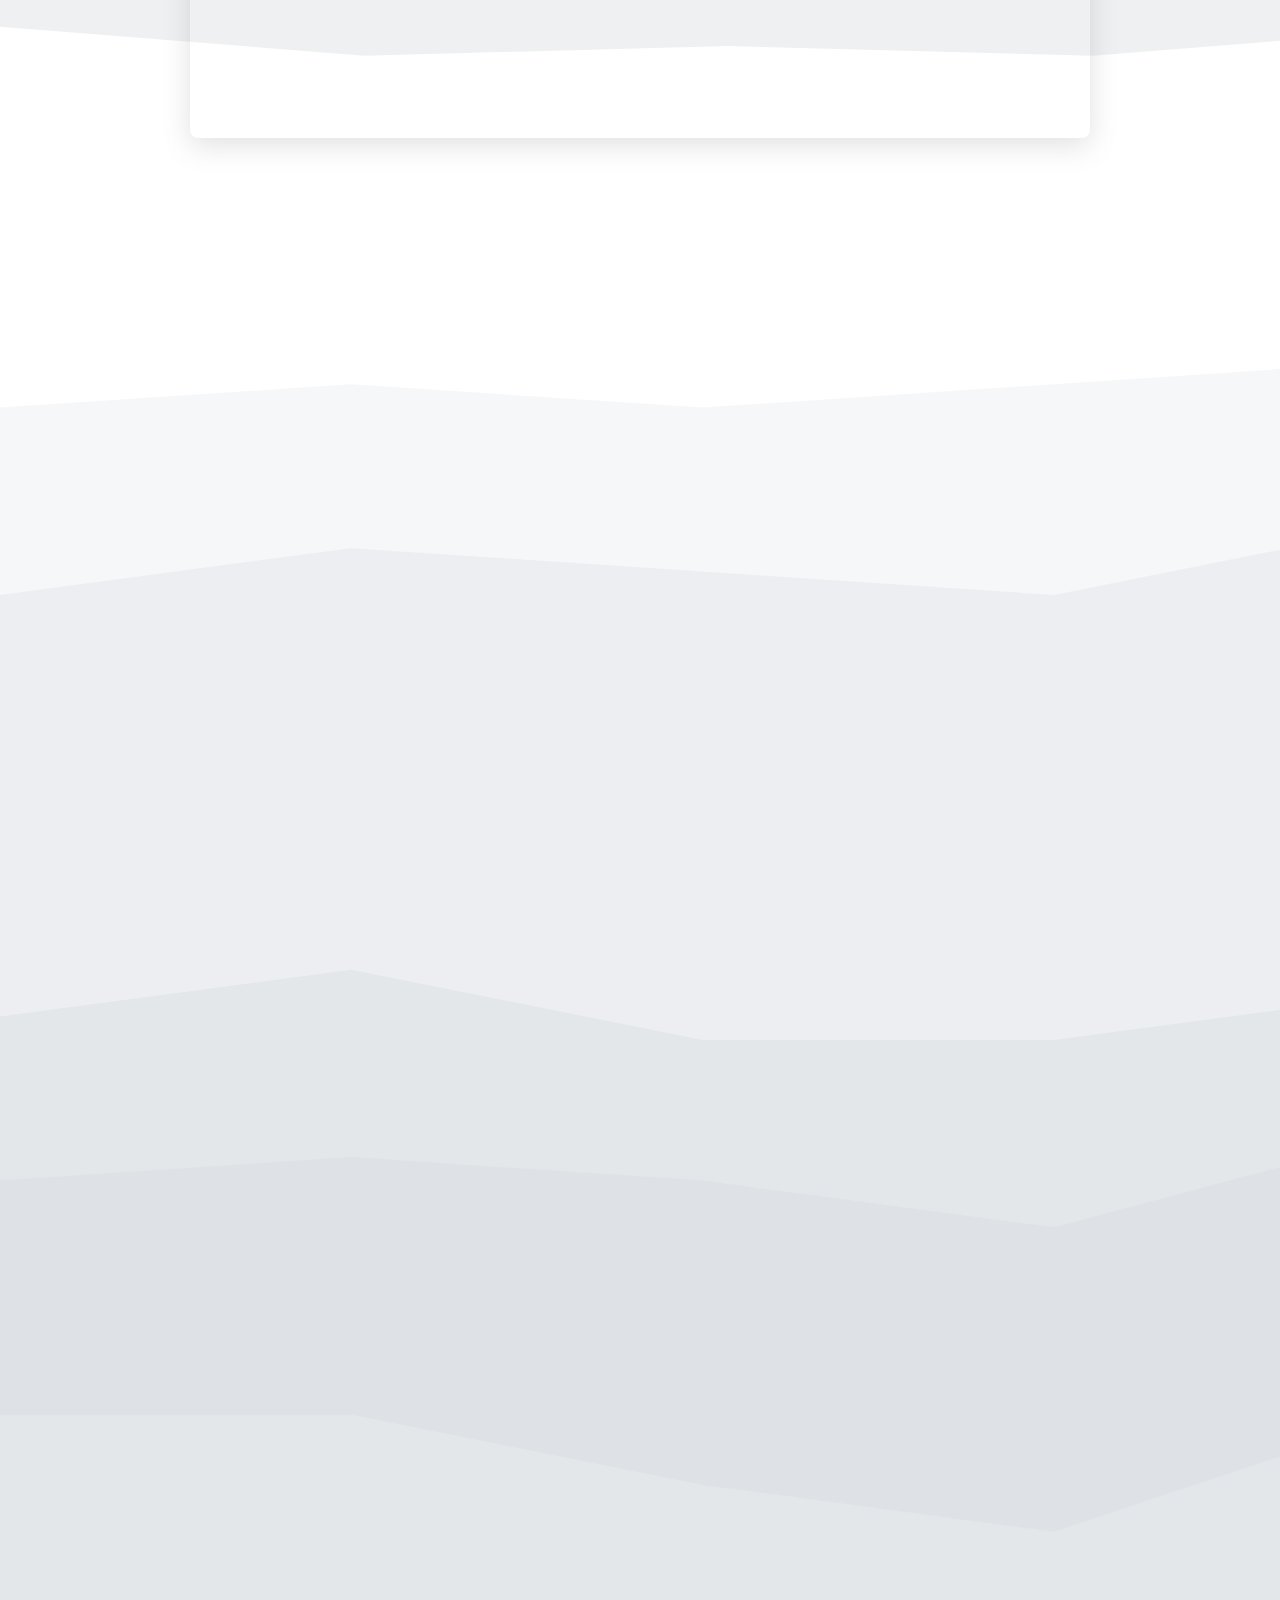
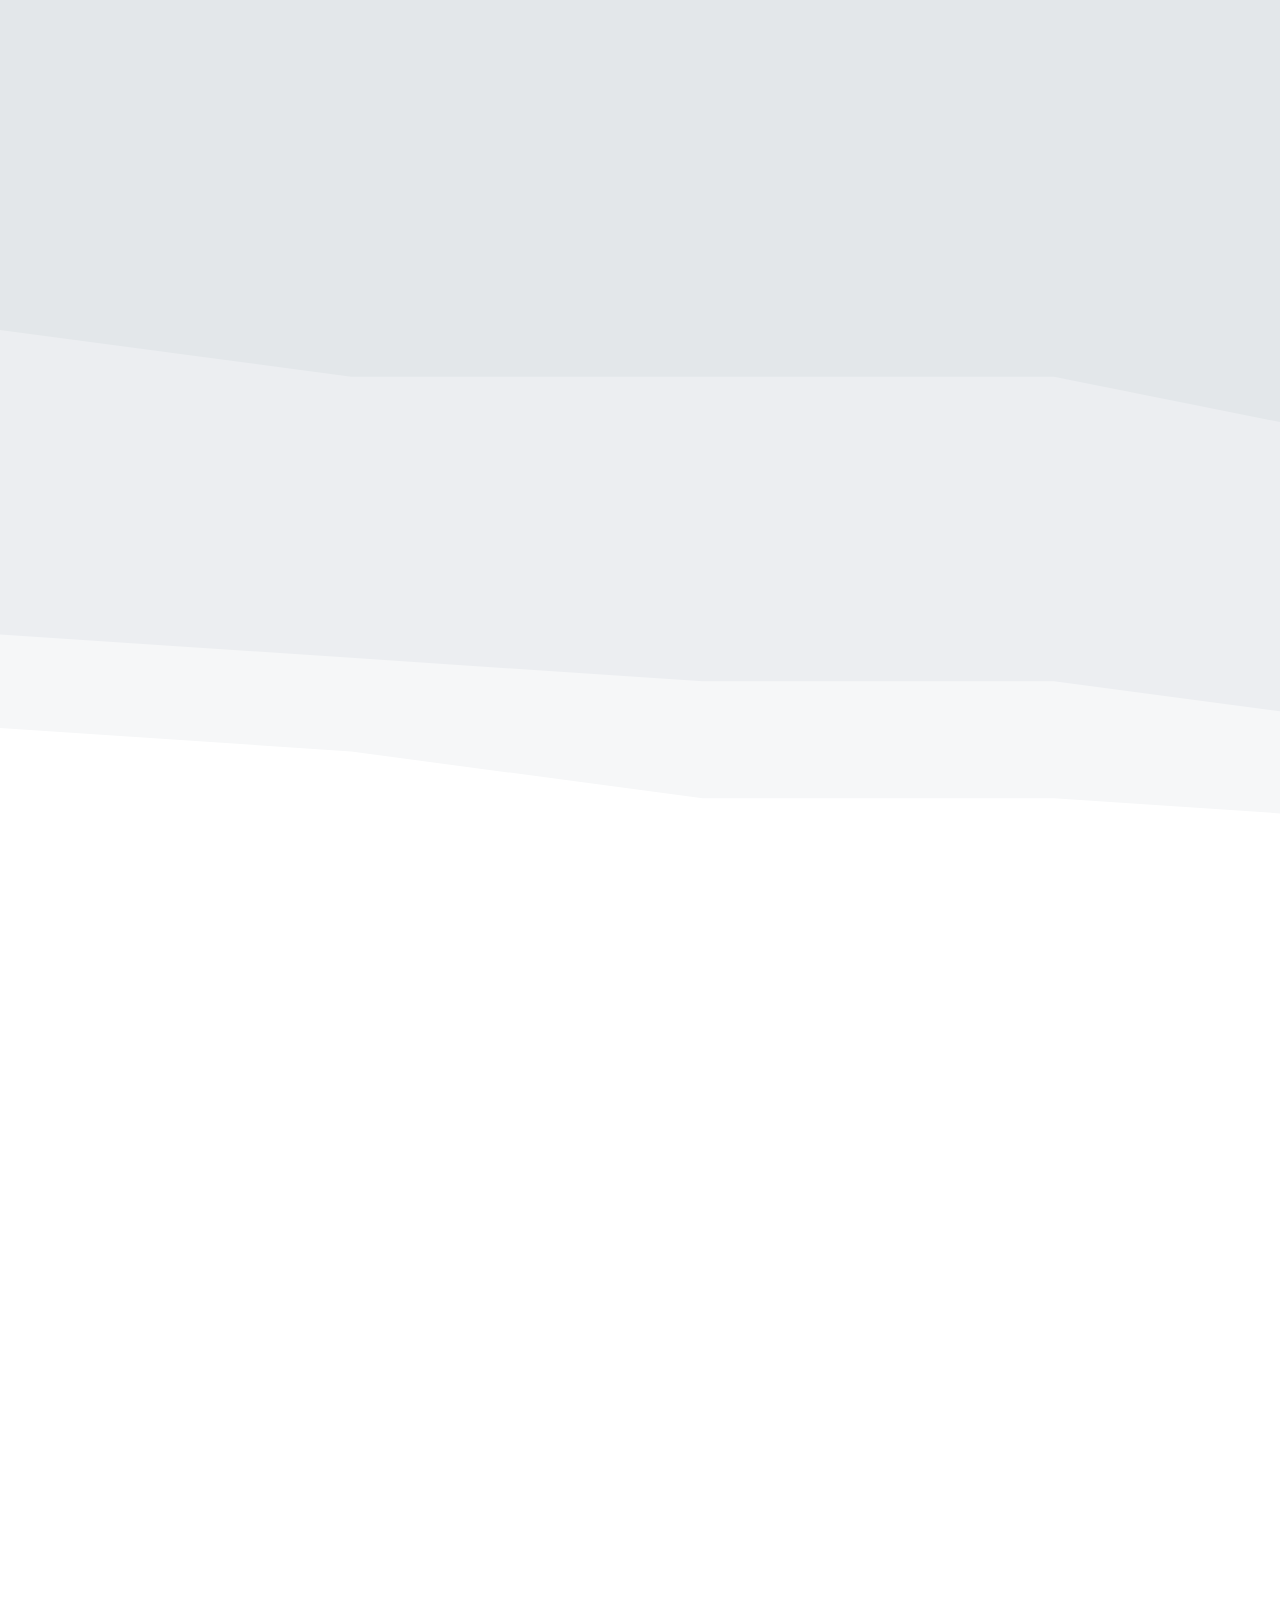
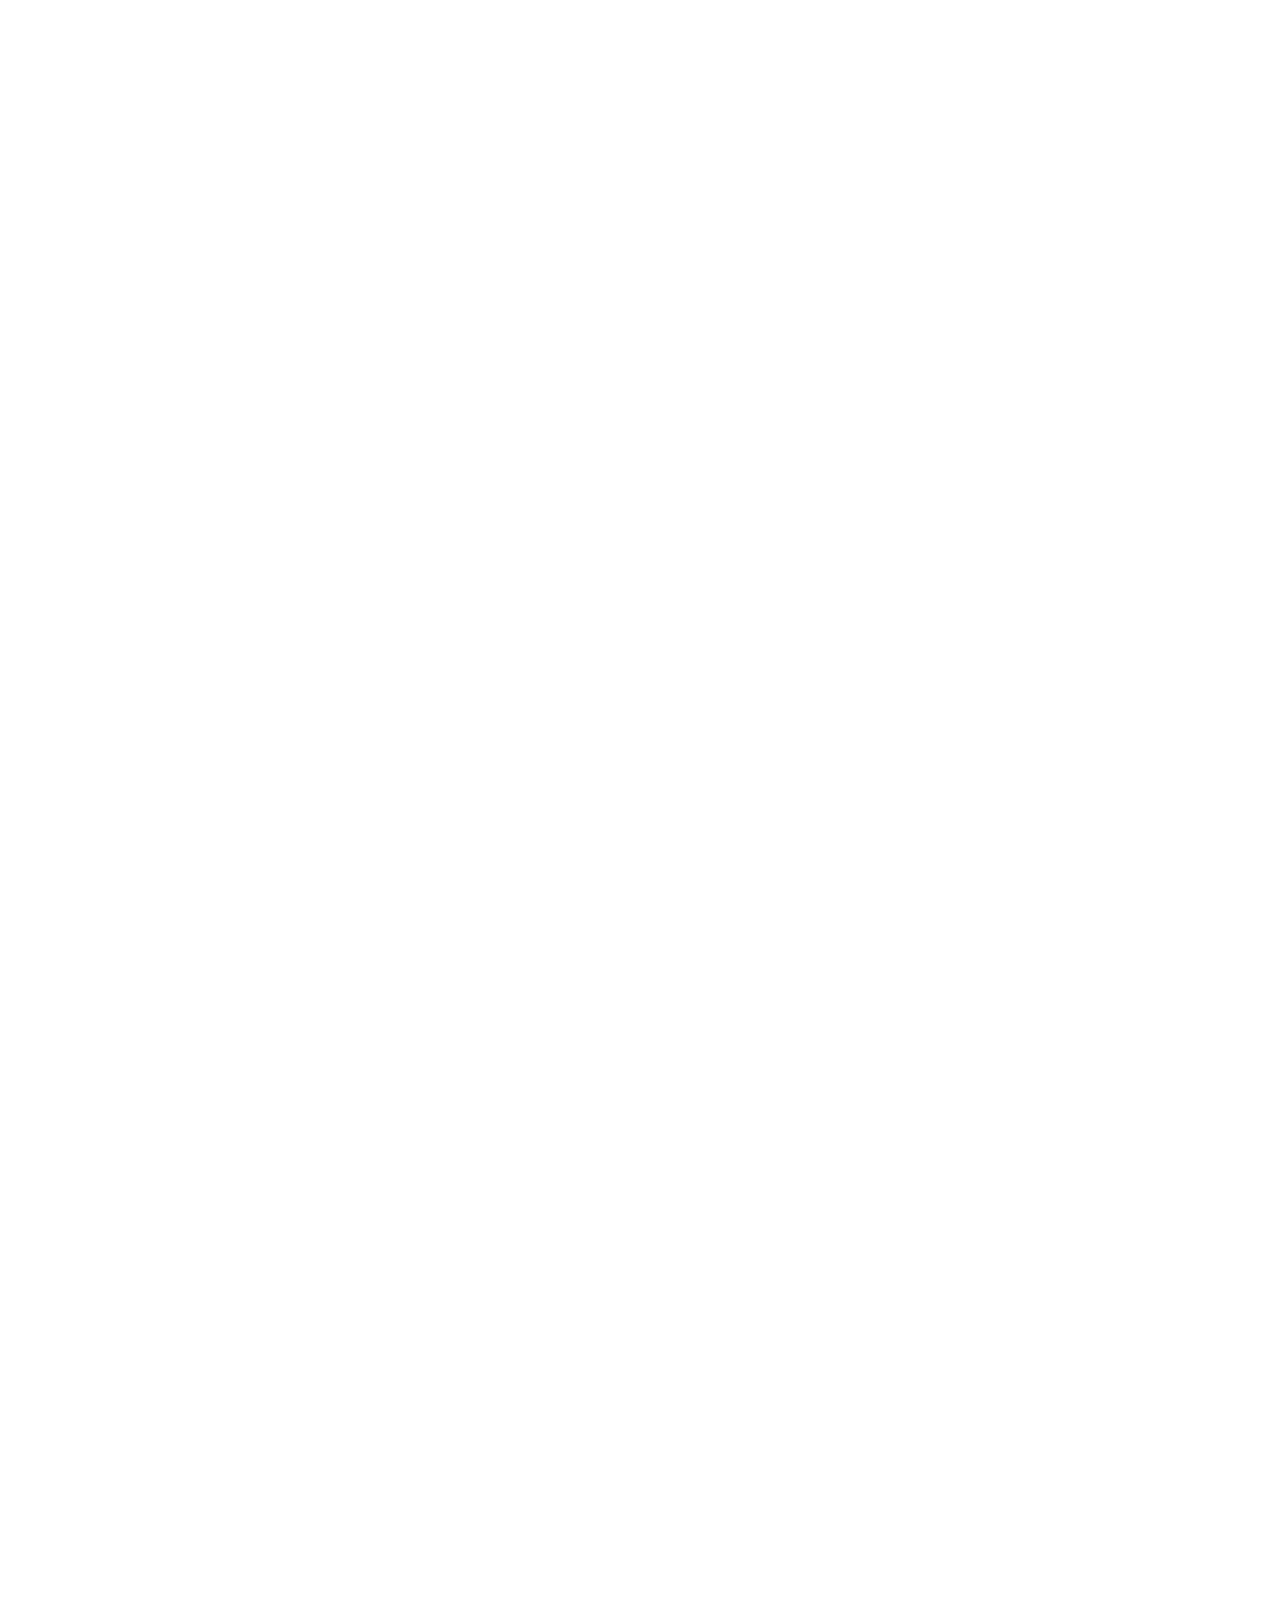
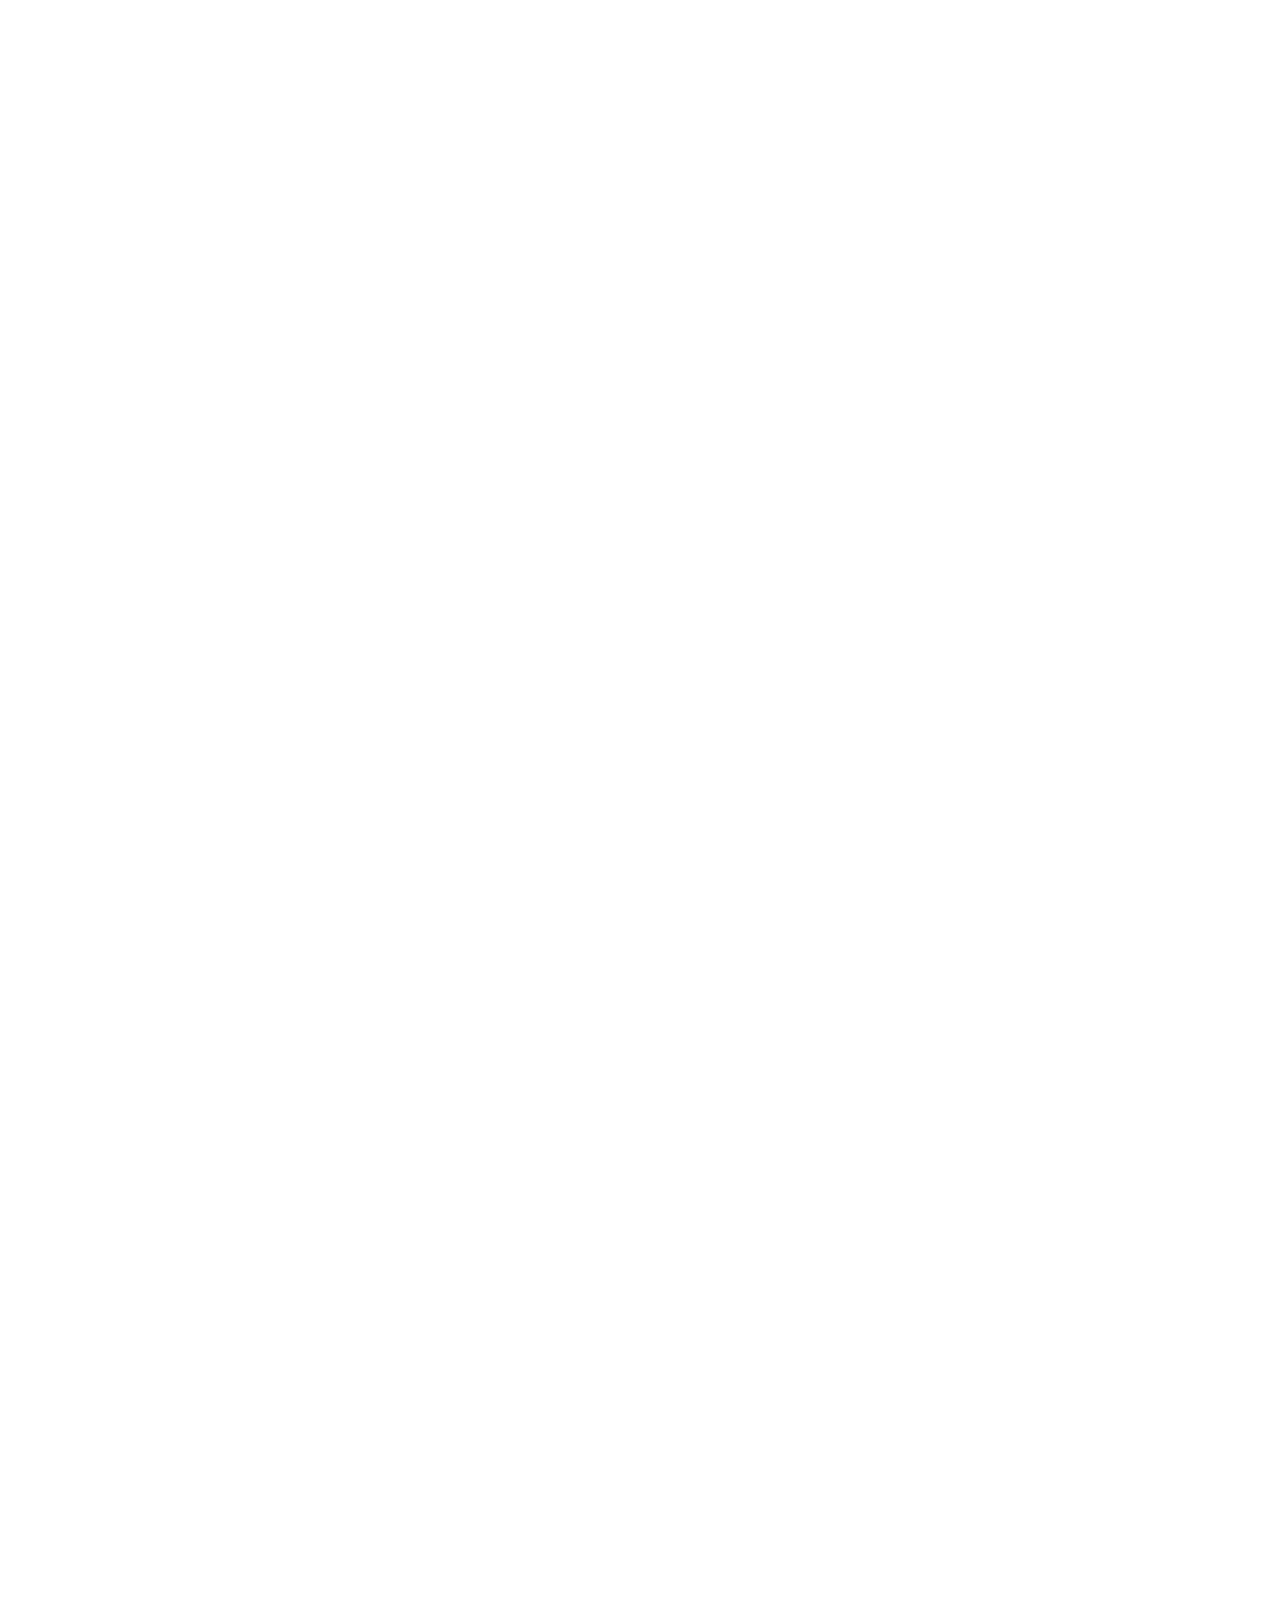
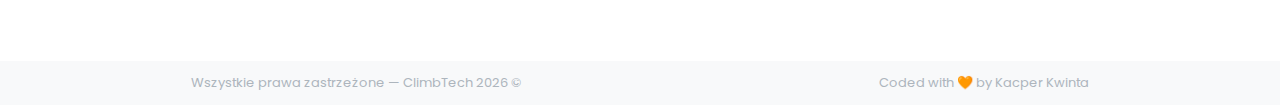
==== commit 5077fad5: "footer update" ====
--- a/index.html
+++ b/index.html
@@ -345,7 +345,7 @@
       </p>
 
       <p>
-        Coded with ❤️ by
+        Coded with 🧡 by
         <a href="https://github.com/kacperkwinta" class="author-link">Kacper Kwinta</a>
       </p>
     </footer>
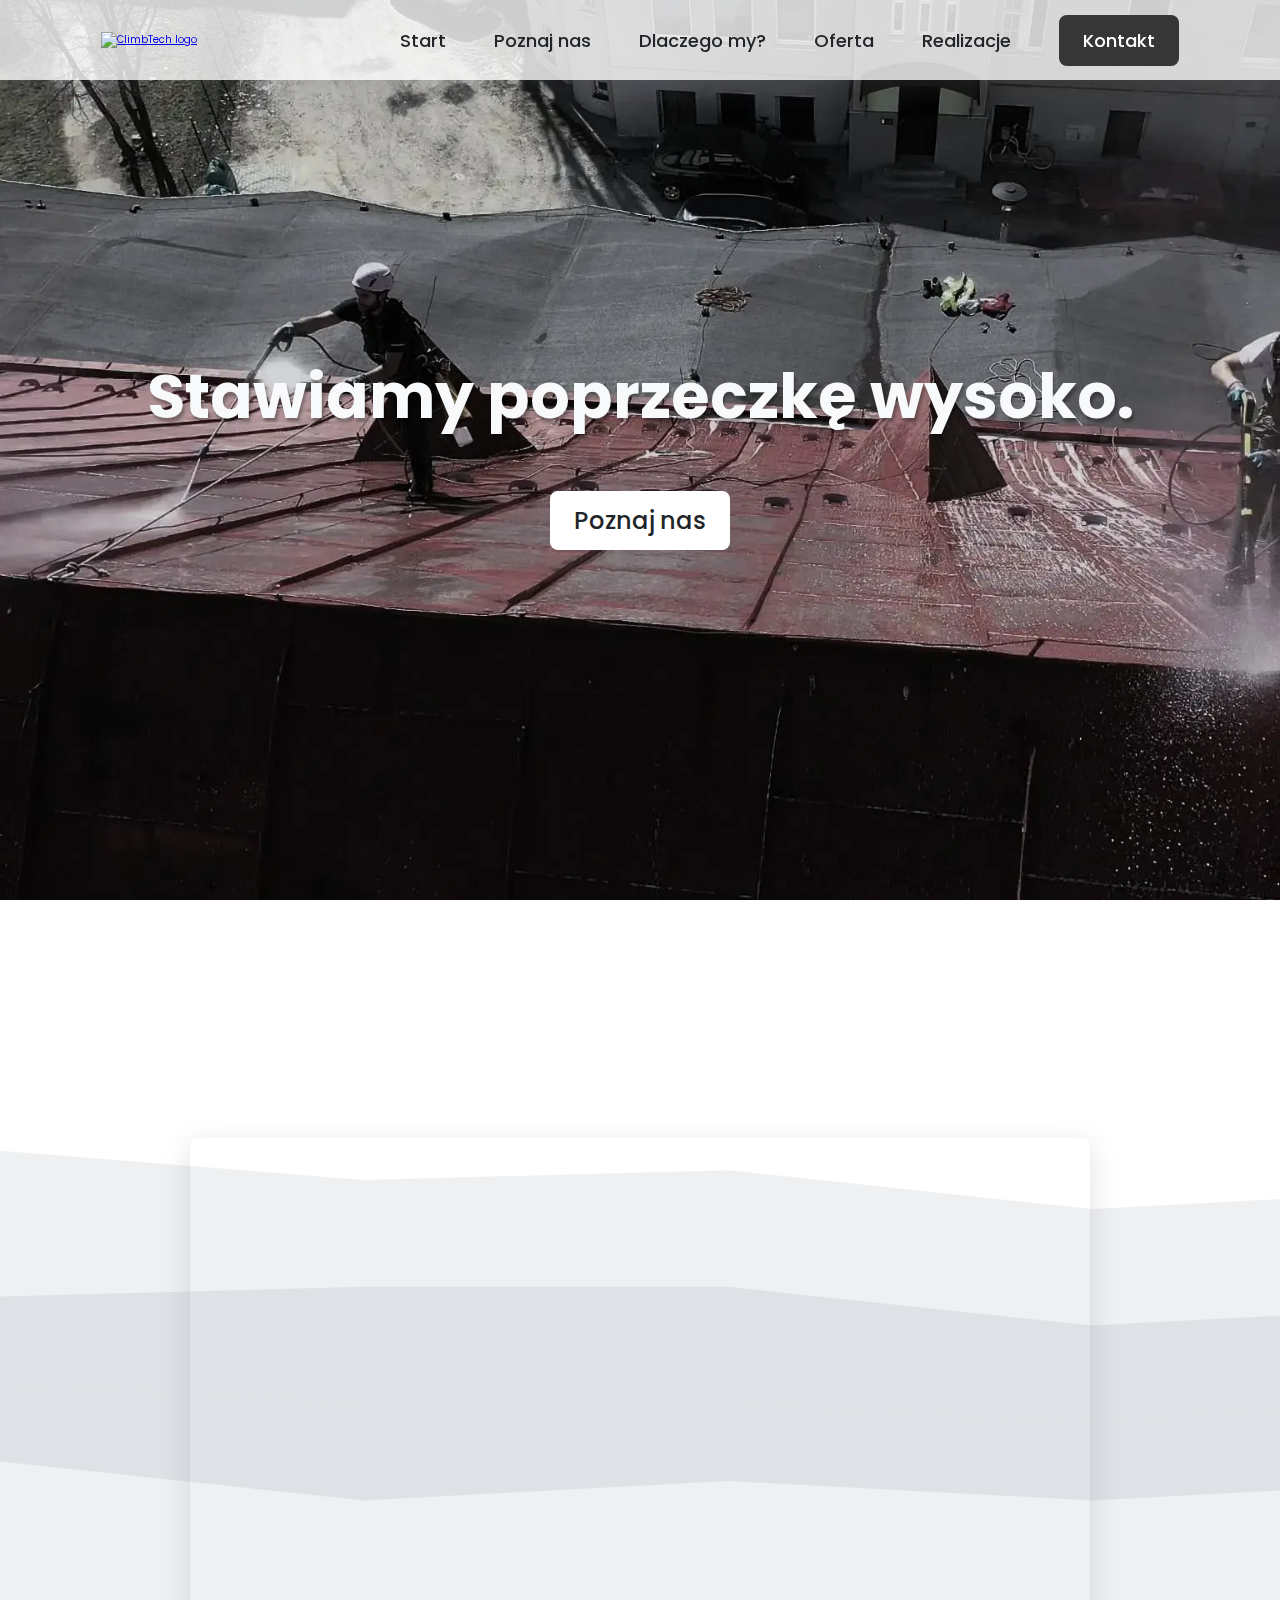
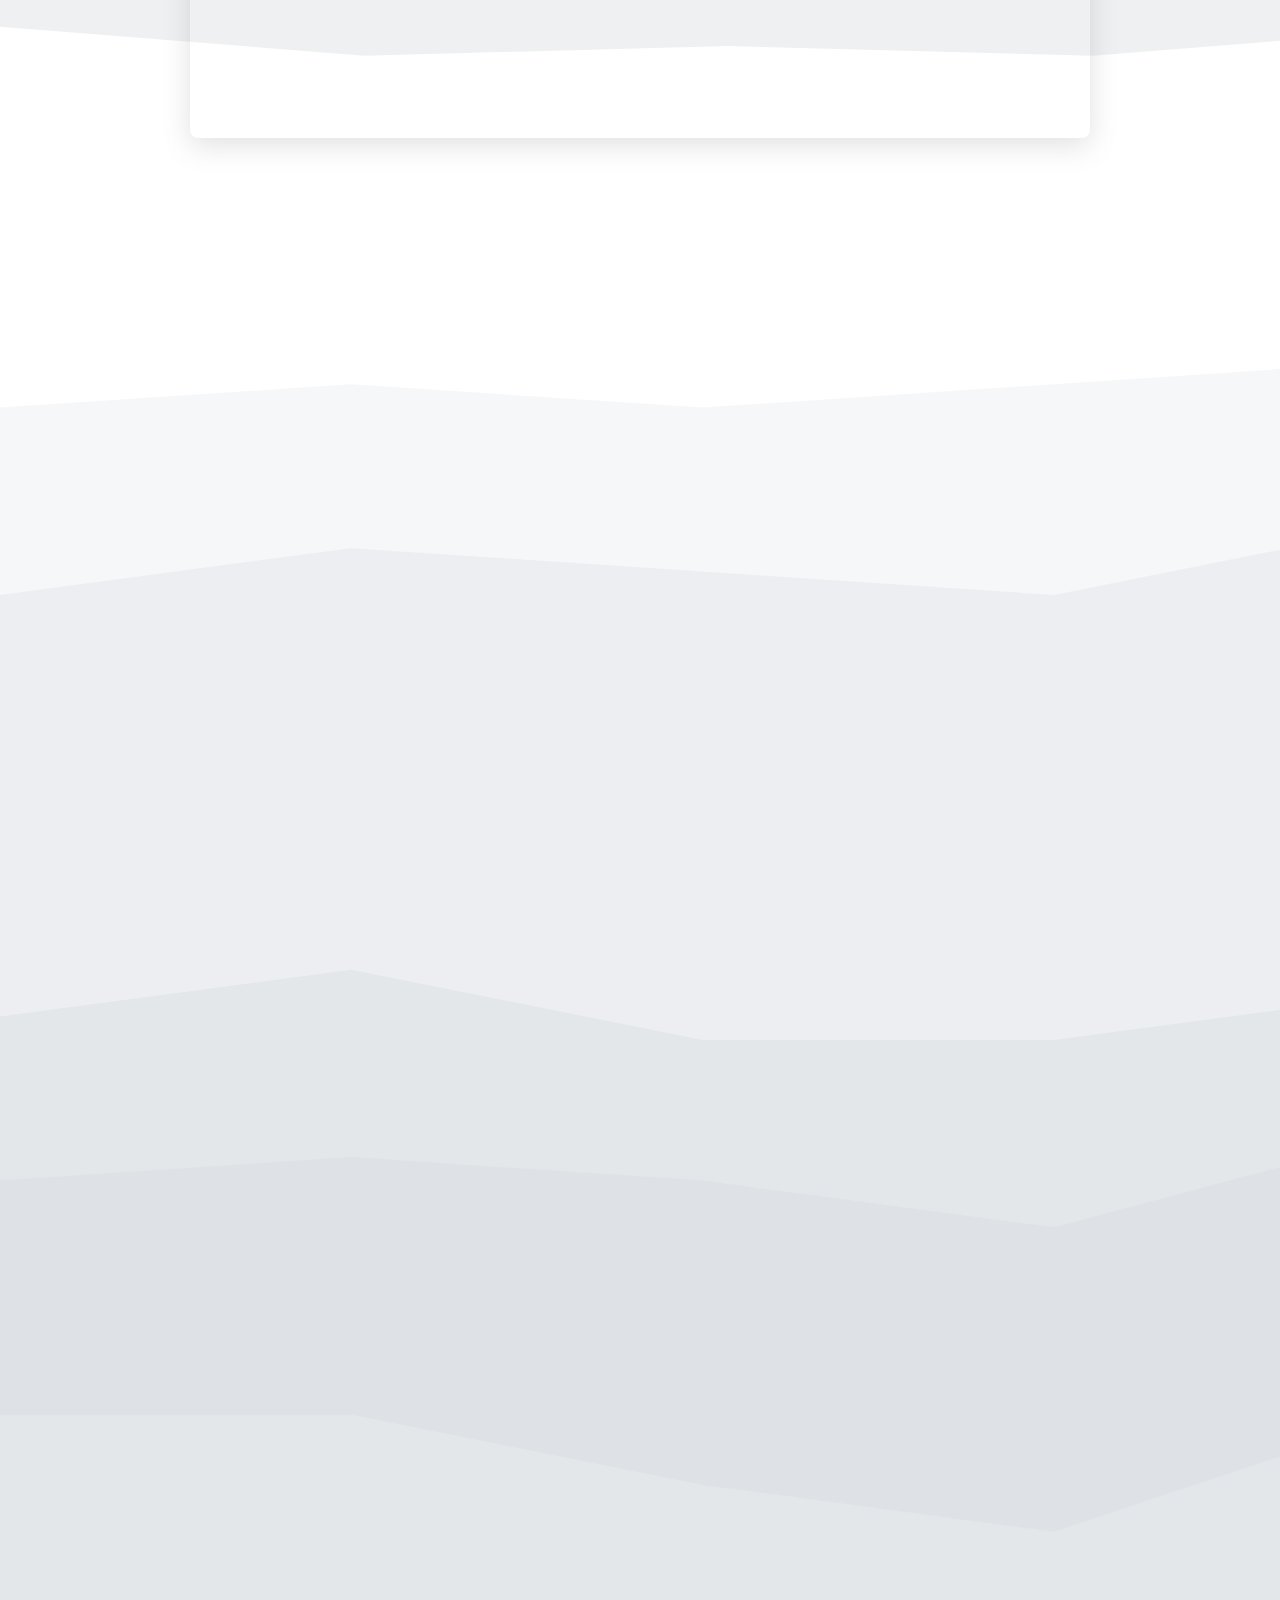
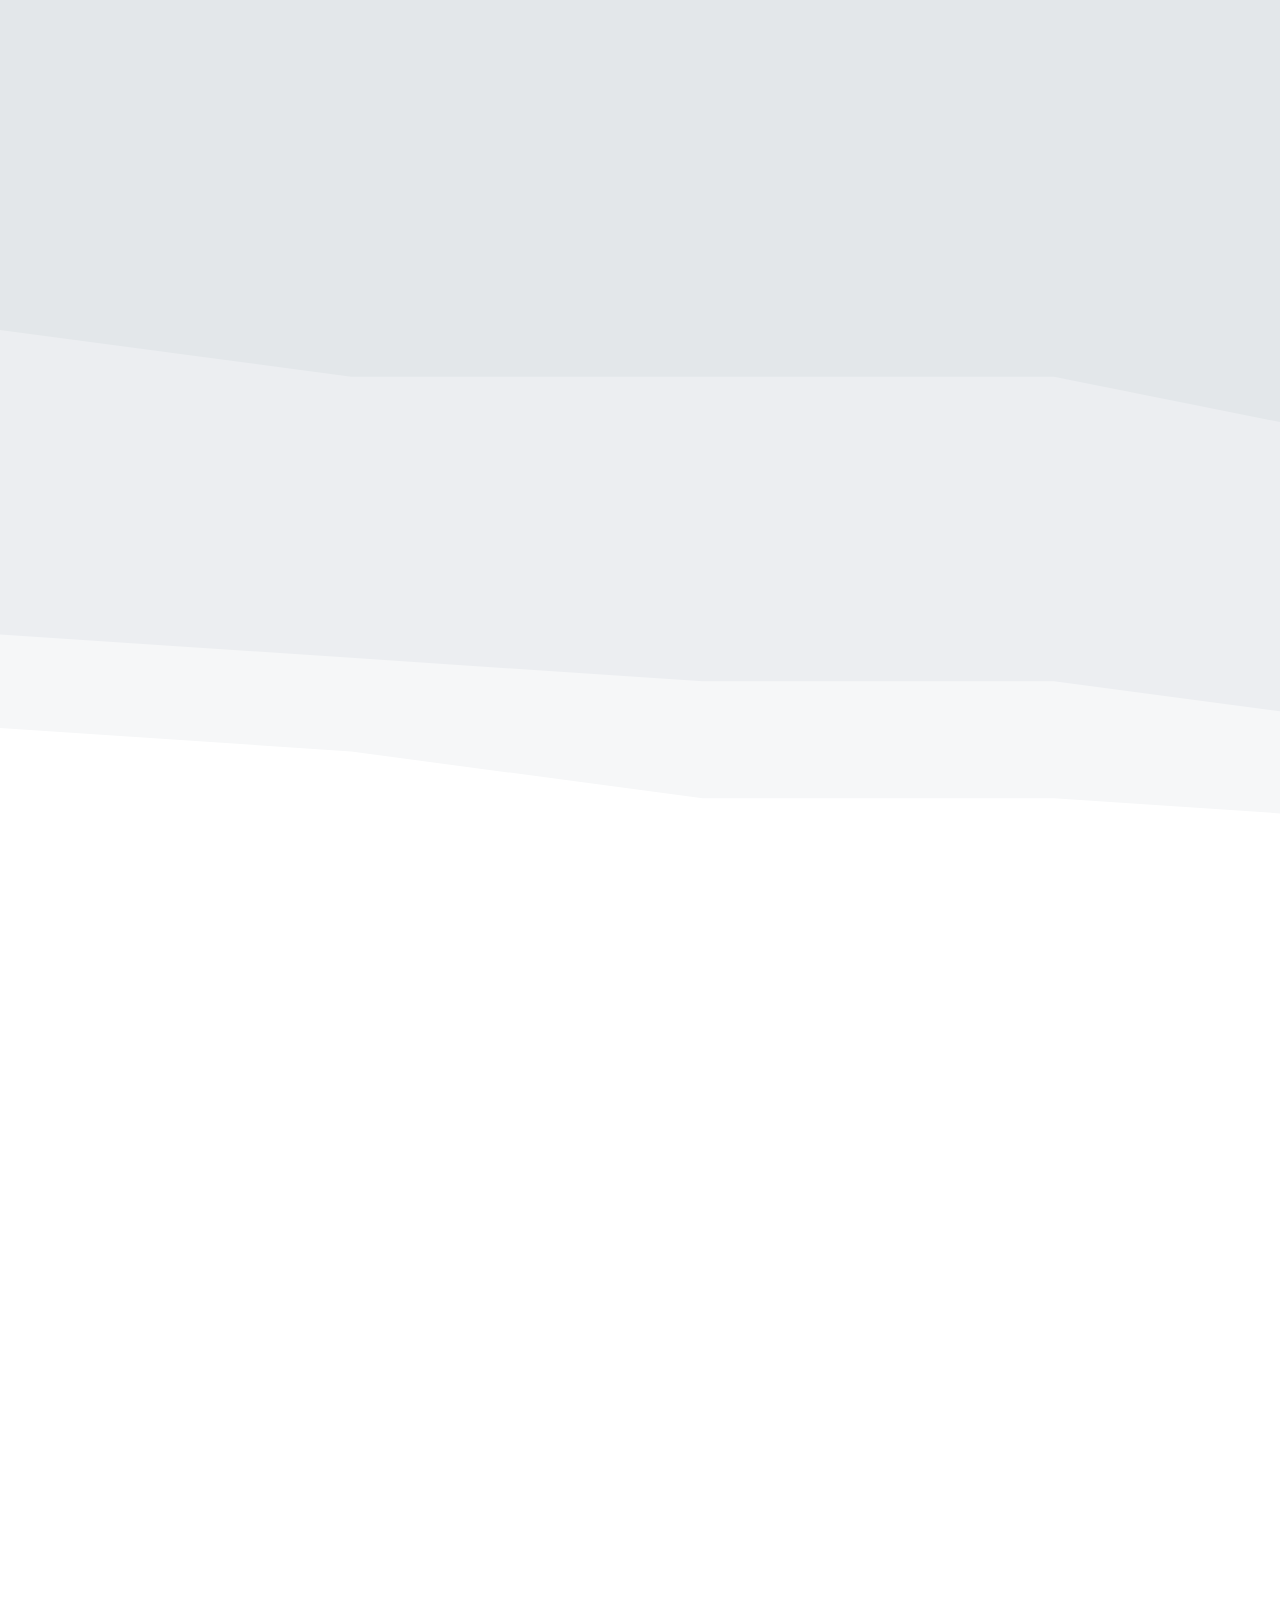
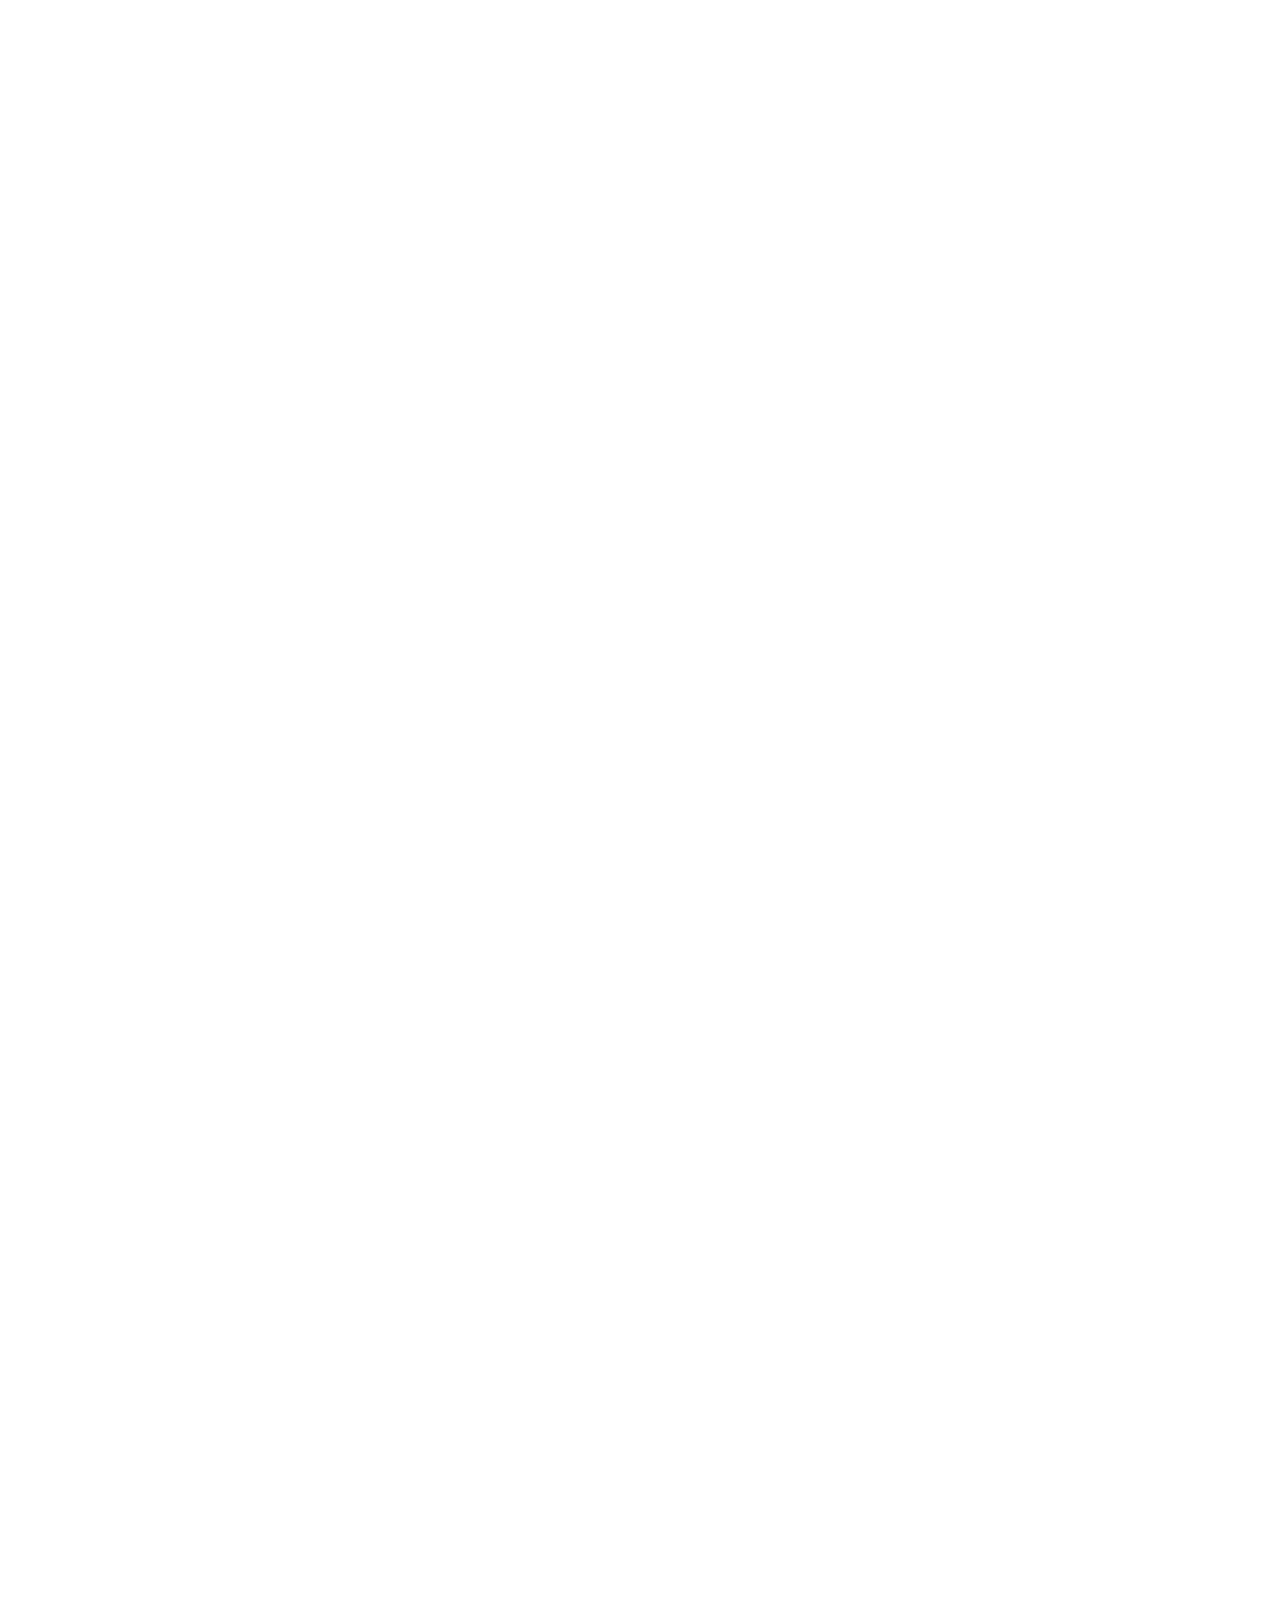
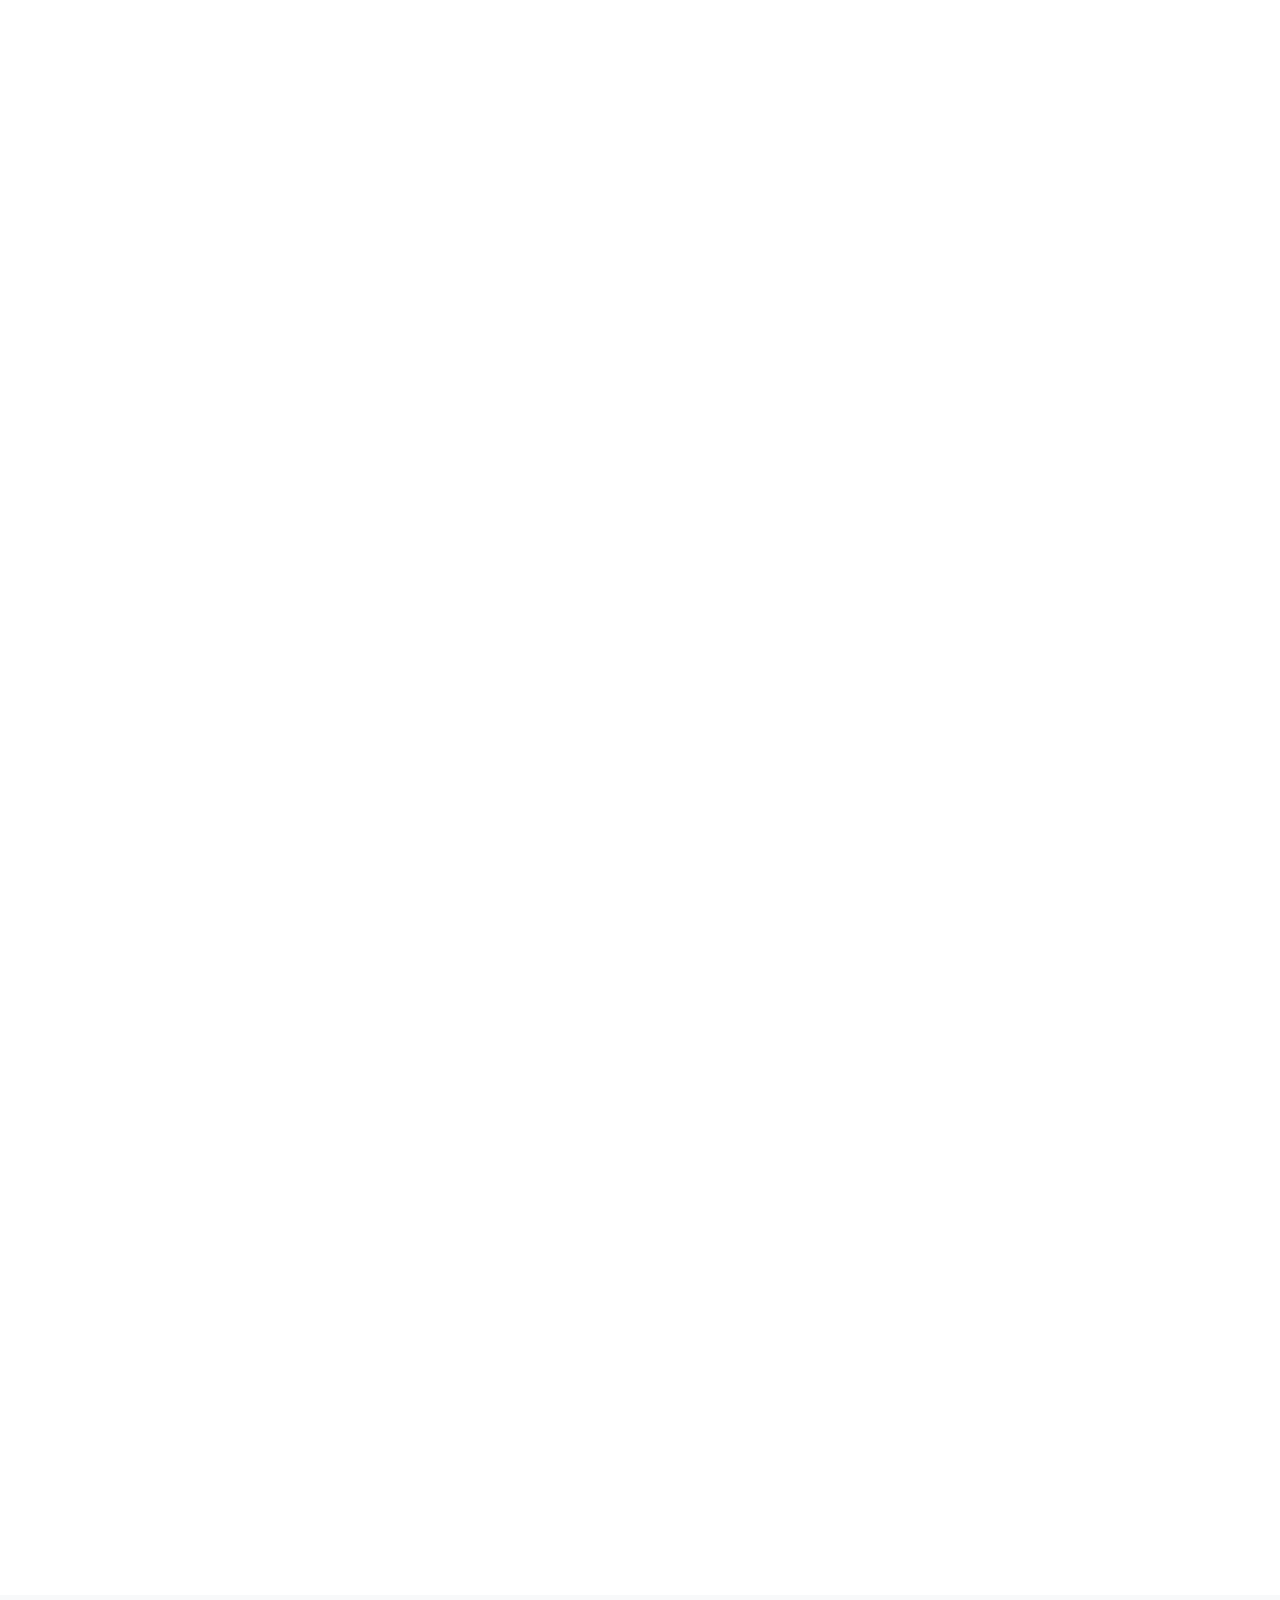
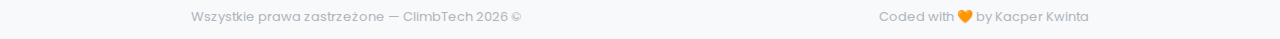
==== commit bc08e7f0: "slider decreased" ====
--- a/index.html
+++ b/index.html
@@ -272,7 +272,7 @@
     <!-- ************************ -->
     <section class="section-realizations" id="realizacje">
 
-      <div class="container hidden text-right">
+      <div class="container hidden text-center">
         <p><ion-icon class="icon" name="hammer-outline"></ion-icon></p>
         <h2 class="header-secondary">Nasze realizacje</h2>
       </div>
--- a/css/style.css
+++ b/css/style.css
@@ -3,7 +3,6 @@
 - FONT SIZE SYSTEM (px) 10 / 12 / 14 / 16 / 18 / 20 / 24 / 30 / 36 / 44 / 52 / 62 / 74 / 86 / 98 
 
 - SPACING SYSTEM (px) 2 / 4 / 8 / 12 / 16 / 24 / 32 / 48 / 64 / 80 / 96 / 128 
-
 
 */
 
@@ -218,7 +217,6 @@
 
 .hero-text {
   padding: 2.4rem;
-  
 }
 
 .hero-text h1 {
@@ -396,7 +394,7 @@
 /****************/
 .slider {
   margin: 0 auto;
-  width: 100%;
+  max-width: 80rem;
   height: 60rem;
   overflow: hidden;
   position: relative;
@@ -472,7 +470,8 @@
 }
 
 .realizations-p {
-  margin-top: 2rem;
+  margin: 2rem auto 0 auto;
+  max-width: 60rem;
   font-size: 2rem;
 }
 
@@ -485,7 +484,7 @@
 /*      SECTION CONTACT        */
 /*******************************/
 .section-contact {
-  padding: 9.6rem 0;
+  padding: 0 0 9.6rem 0;
 }
 
 .section-contact .icon-small {
@@ -584,8 +583,31 @@
 }
 
 /* -----realizacje.html------ */
-.realizations-desc {
+.header-realizations-desc {
+  font-size: 2.8rem;
+  font-weight: 500;
+}
+
+.section-realizations .container--big {
+  gap: 2.4rem;
+}
+
+.realization-desc {
   font-size: 1.8rem;
-}
-
+  text-align: center;
+  max-width: 80rem;
+}
+
+.realization-box {
+  display: flex;
+  flex-wrap: wrap;
+  align-items: center;
+  justify-content: center;
+  gap: 1rem;
+}
+
+.realization-img {
+  max-width: 60rem;
+  box-shadow: rgba(99, 99, 99, 0.2) 0px 2px 8px 0px;
+}
 /* -----realizacje.html------ */
--- a/css/queries.css
+++ b/css/queries.css
@@ -91,16 +91,6 @@
   .yt-video {
     height: 40rem;
     width: 80rem;
-  }
-
-  /************************/
-  /* REALIZATIONS SECTION */
-  /************************/
-  .modal {
-    width: 100vw;
-    height: 100vh;
-    overflow-y: auto;
-    padding: 3rem;
   }
 
   /*******************/
@@ -205,11 +195,13 @@
     padding: 0 12.4rem;
   }
 
-  /************************/
-  /* REALIZATIONS SECTION */
-  /************************/
-  .section-realizations .container--big {
-    grid-template-columns: 1fr;
+  /* realizacje.html */
+  .header-realizations-desc {
+    font-size: 2rem;
+  }
+
+  .container--big .realization-img {
+    width: 100%;
   }
 }
 
@@ -239,7 +231,7 @@
   /*   VIDEO SECTION     */
   /***********************/
   .yt-video {
-    width: 40rem;
+    width: 44rem;
     height: 30rem;
   }
 
@@ -275,13 +267,6 @@
   /************************/
   .slider {
     height: 35rem;
-  }
-
-  .modal {
-    min-width: 95%;
-    min-height: 85vh;
-    overflow-y: auto;
-    padding: 2.4rem;
   }
 
   /*******************/
@@ -339,6 +324,19 @@
 
   .section-offer {
     padding: 0;
+  }
+}
+
+/***********************************/
+/*     BELOW 450px (Smartphones)   */
+/***********************************/
+@media (max-width: 28.125em) {
+  /***********************/
+  /*   VIDEO SECTION     */
+  /***********************/
+  .yt-video {
+    width: 40rem;
+    height: 30rem;
   }
 }
 
@@ -391,4 +389,9 @@
   .section-contact .container:nth-child(2) {
     padding: 3.2rem;
   }
-}
+
+  /* realizacje.html */
+  .section-realizations .container--big {
+    padding: 0 1.2rem;
+  }
+}
